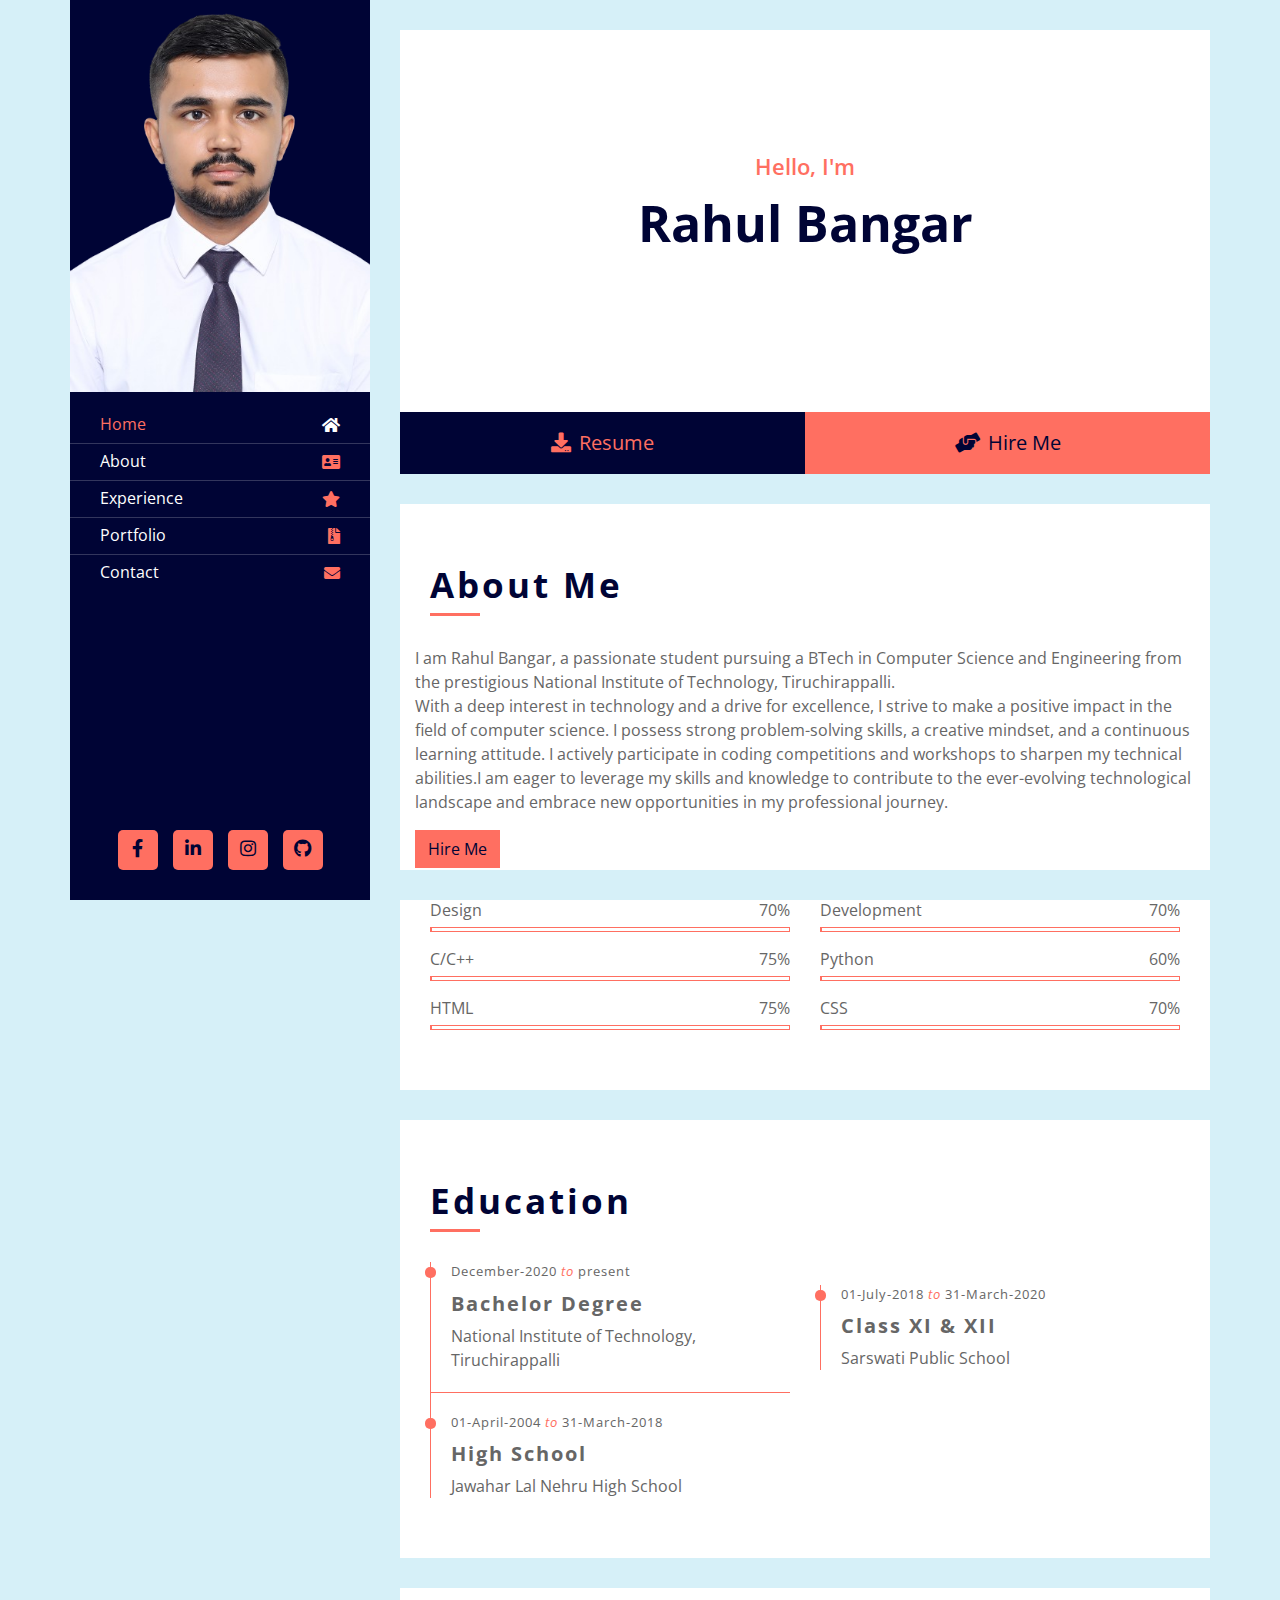
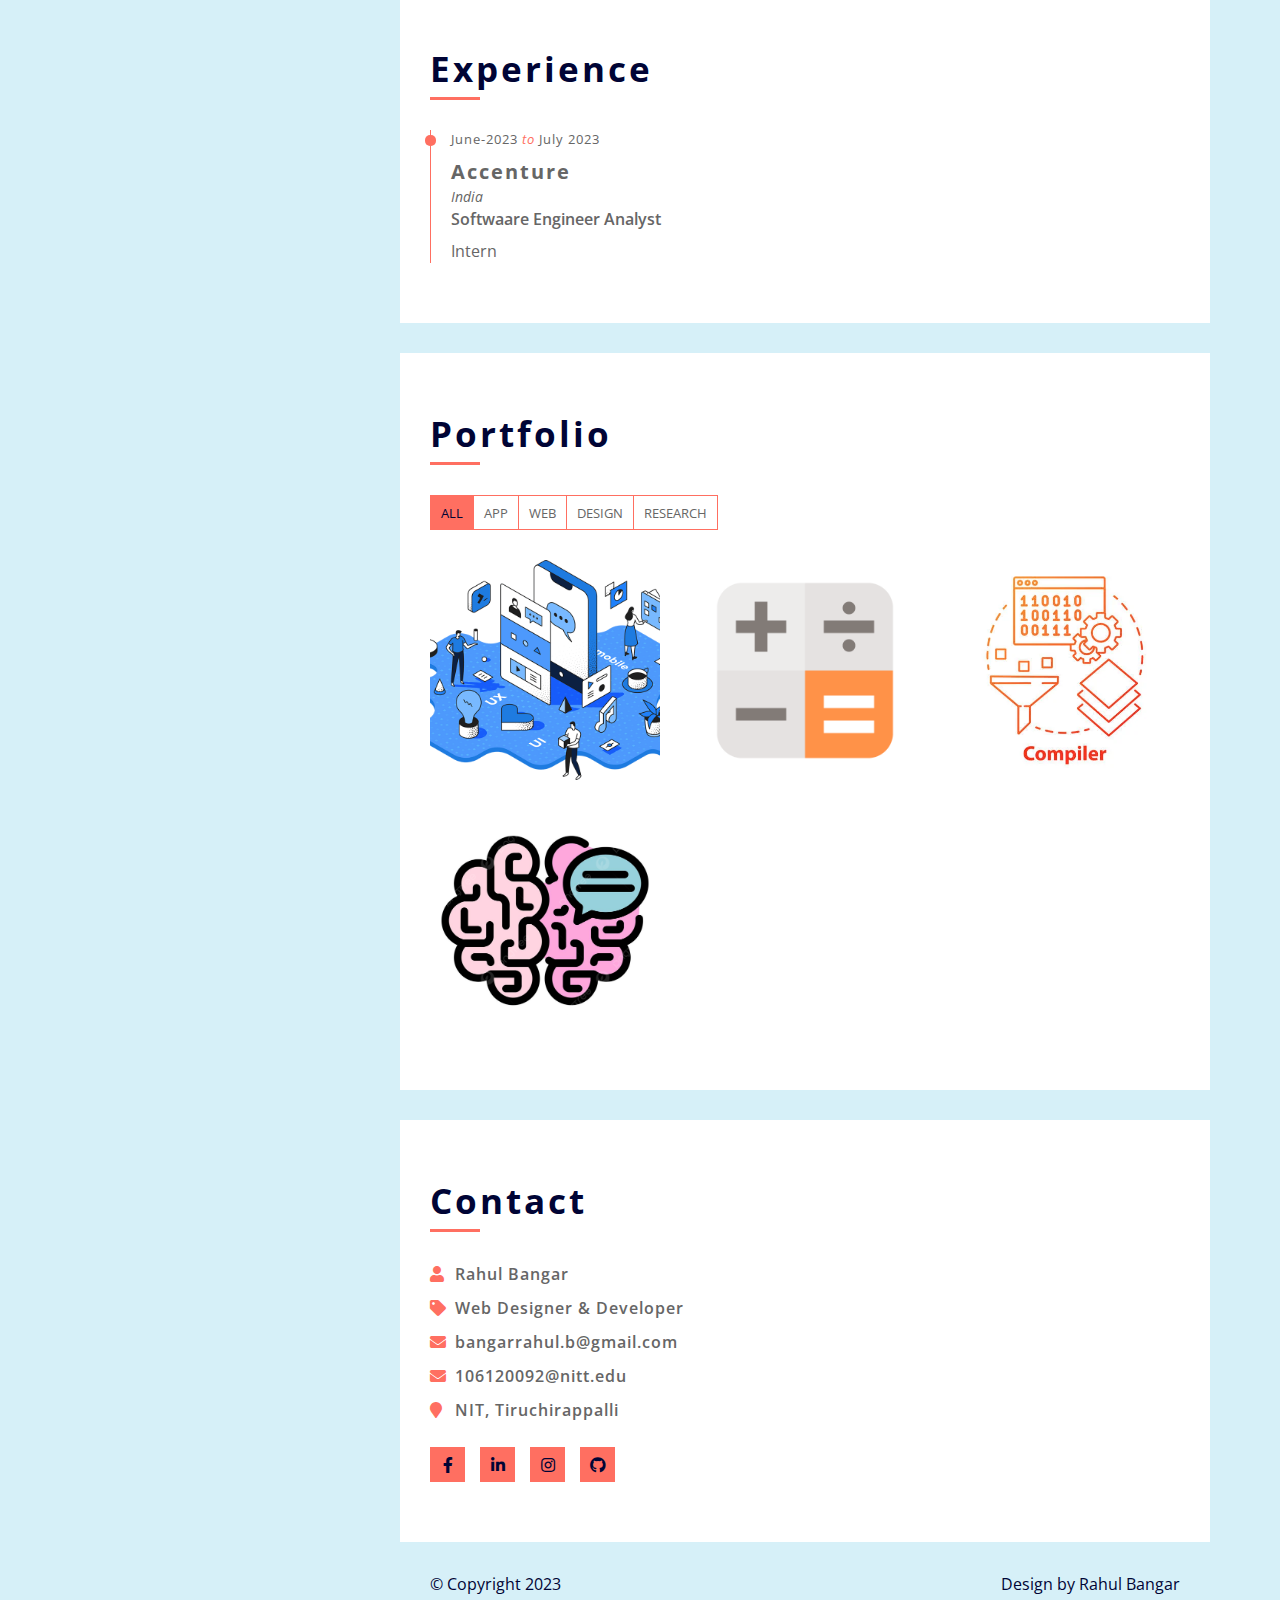
==== index.html @ 66033fa6 "testing" ====
<!DOCTYPE html>
<html lang="en">

<head>
    <meta charset="utf-8">
    <title>Rahul Bangar</title>
    <meta content="width=device-width, initial-scale=1.0" name="viewport">
    <meta name="google-site-verification" content="FhL82JRhySwa6zqSbnBl9DrTkFpDiJDnn9JBV_P1Hz4" />

    <!-- Favicon -->
    <link href="img/favicon.png" rel="icon">
    <link href="img/apple-touch-icon.png" rel="apple-touch-icon">

    <!-- Google Fonts -->
    <link href="https://fonts.googleapis.com/css2?family=Open+Sans:300;400;600;700;800&display=swap" rel="stylesheet">

    <!-- CSS Libraries -->
    <link href="https://stackpath.bootstrapcdn.com/bootstrap/4.4.1/css/bootstrap.min.css" rel="stylesheet">
    <link href="https://cdnjs.cloudflare.com/ajax/libs/font-awesome/5.10.0/css/all.min.css" rel="stylesheet">
    <link href="lib/slick/slick.css" rel="stylesheet">
    <link href="lib/slick/slick-theme.css" rel="stylesheet">
    <link href="lib/lightbox/css/lightbox.min.css" rel="stylesheet">

    <!-- Template Stylesheet -->
    <link href="css/style.css" rel="stylesheet">
</head>

<body data-spy="scroll" data-target=".navbar" data-offset="51">
    <div class="wrapper">
        <div class="sidebar">
            <div class="sidebar-header">
                <img src="img/profile.png" alt="Image">
            </div>
            <div class="sidebar-content">
                <nav class="navbar navbar-expand-md bg-dark navbar-dark">
                    <a href="#" class="navbar-brand">Rahul Bangar</a>
                    <button type="button" class="navbar-toggler" data-toggle="collapse" data-target="#navbarCollapse">
                        <span class="navbar-toggler-icon"></span>
                    </button>
                    <div class="collapse navbar-collapse" id="navbarCollapse">
                        <ul class="nav navbar-nav">
                            <li class="nav-item">
                                <a class="nav-link" href="#header">Home<i class="fa fa-home"></i></a>
                            </li>
                            <li class="nav-item">
                                <a class="nav-link" href="#about">About<i class="fa fa-address-card"></i></a>
                            </li>
                            <li class="nav-item">
                                <a class="nav-link" href="#experience">Experience<i class="fa fa-star"></i></a>
                            </li>
                            <!-- <li class="nav-item">
                                <a class="nav-link" href="#service">Service<i class="fa fa-tasks"></i></a>
                            </li> -->
                            <li class="nav-item">
                                <a class="nav-link" href="#portfolio">Portfolio<i class="fa fa-file-archive"></i></a>
                            </li>
                            <li class="nav-item">
                                <a class="nav-link" href="#contact">Contact<i class="fa fa-envelope"></i></a>
                            </li>
                        </ul>
                    </div>
                </nav>
            </div>
            <div class="sidebar-footer">

                <a href="https://www.facebook.com/irahulbangar7/" target="_blank"><i class="fab fa-facebook-f"></i></a>
                <a href="https://www.linkedin.com/in/irahulbangar7/" target="_blank"><i
                        class="fab fa-linkedin-in"></i></a>
                <a href="https://www.instagram.com/irahulbangar7/" target="_blank"><i class="fab fa-instagram"></i></a>
                <a href="https://github.com/rahul-bangar" target="_blank"><i class="fab fa-github"></i></a>
            </div>
        </div>
        <div class="content">
            <!-- Header Start -->
            <div class="header" id="header">
                <div class="content-inner">
                    <p>Hello, I'm</p>
                    <h1>Rahul Bangar</h1>
                    <h2></h2>
                    <div class="typed-text">Web Designer, Web Developer, Front End Developer</div>
                </div>
            </div>
            <!-- Header End -->

            <!-- Large Button Start -->
            <div class="large-btn">
                <div class="content-inner">
                    <a class="btn" href="resume.pdf" download><i class="fa fa-download"></i>Resume</a>
                    <a class="btn" href="mailto:bangarrahul.b@gmail.com"><i class="fa fa-hands-helping"></i>Hire Me</a>
                </div>
            </div>
            <!-- Large Button End -->

            <!-- About Start -->
            <div class="about" id="about">
                <div class="content-inner">
                    <div class="content-header">
                        <h2>About Me</h2>
                    </div>
                    <div class="row align-items-center">
                        <div class="col-md-6 col-lg-5">
                            <!-- <img src="img/profile.png" alt="Image"> -->
                        </div>
                        <div class="align-items-center">
                            <p>
                                I am Rahul Bangar, a passionate student pursuing a BTech in Computer Science and
                                Engineering from the prestigious National Institute of Technology, Tiruchirappalli.<br> With
                                a deep interest in technology and a drive for excellence, I strive to make a positive
                                impact in the field of computer science. I possess strong problem-solving skills, a
                                creative mindset, and a continuous learning attitude. I actively participate in coding
                                competitions and workshops to sharpen my technical abilities.I
                                am eager to leverage my skills and knowledge to contribute to the ever-evolving
                                technological landscape and embrace new opportunities in my professional journey.
                            </p>
                            <a class="btn" href="#">Hire Me</a>
                        </div>
                    </div>
                    <div class="row">
                        <div class="col-md-6">
                            <div class="skills">
                                <div class="skill-name">
                                    <p>Design</p>
                                    <p>70%</p>
                                </div>
                                <div class="progress">
                                    <div class="progress-bar" role="progressbar" aria-valuenow="70" aria-valuemin="0"
                                        aria-valuemax="100"></div>
                                </div>
                                <div class="skill-name">
                                    <p>C/C++</p>
                                    <p>75%</p>
                                </div>
                                <div class="progress">
                                    <div class="progress-bar" role="progressbar" aria-valuenow="75" aria-valuemin="0"
                                        aria-valuemax="100"></div>
                                </div>
                                <div class="skill-name">
                                    <p>HTML</p>
                                    <p>75%</p>
                                </div>
                                <div class="progress">
                                    <div class="progress-bar" role="progressbar" aria-valuenow="75" aria-valuemin="0"
                                        aria-valuemax="100"></div>
                                </div>
                            </div>
                        </div>
                        <div class="col-md-6">
                            <div class="skills">
                                <div class="skill-name">
                                    <p>Development</p>
                                    <p>70%</p>
                                </div>
                                <div class="progress">
                                    <div class="progress-bar" role="progressbar" aria-valuenow="70" aria-valuemin="0"
                                        aria-valuemax="100"></div>
                                </div>
                                <div class="skill-name">
                                    <p>Python</p>
                                    <p>60%</p>
                                </div>
                                <div class="progress">
                                    <div class="progress-bar" role="progressbar" aria-valuenow="60" aria-valuemin="0"
                                        aria-valuemax="100"></div>
                                </div>
                                <div class="skill-name">
                                    <p>CSS</p>
                                    <p>70%</p>
                                </div>
                                <div class="progress">
                                    <div class="progress-bar" role="progressbar" aria-valuenow="70" aria-valuemin="0"
                                        aria-valuemax="100"></div>
                                </div>
                            </div>
                        </div>
                    </div>
                </div>
            </div>
            <!-- About End -->

            <!-- Education Start -->
            <div class="education" id="education">
                <div class="content-inner">
                    <div class="content-header">
                        <h2>Education</h2>
                    </div>
                    <div class="row align-items-center">
                        <div class="col-md-6">
                            <div class="edu-col">
                                <span>December-2020 <i>to</i> present</span>
                                <h3>Bachelor Degree</h3>
                                <p>National Institute of Technology, Tiruchirappalli</p>
                            </div>
                        </div>
                        <div class="col-md-6">
                            <div class="edu-col">
                                <span>01-July-2018 <i>to</i> 31-March-2020</span>
                                <h3>Class XI & XII</h3>
                                <p>Sarswati Public School</p>
                            </div>
                        </div>
                        <!-- <div class="col-md-6">
                                    <div class="edu-col">
                                        <span>01-Jan-2020 <i>to</i> 31-Dec-2050</span>
                                        <h3>Associate Degree</h3>
                                        <p>Lorem ipsum dolor sit amet elit suscipit orci. Donec molestie velit id libero.</p>
                                    </div>
                                </div> -->
                        <div class="col-md-6">
                            <div class="edu-col">
                                <span>01-April-2004 <i>to</i> 31-March-2018</span>
                                <h3>High School</h3>
                                <p>Jawahar Lal Nehru High School</p>
                            </div>
                        </div>
                    </div>
                </div>
            </div>
            <!-- Education Start -->

            <!-- Experience Start -->
            <div class="experience" id="experience">
                <div class="content-inner">
                    <div class="content-header">
                        <h2>Experience</h2>
                    </div>
                    <div class="row align-items-center">
                        <div class="col-md-6">
                            <div class="exp-col">
                                <span>June-2023 <i>to</i> July 2023</span>
                                <h3>Accenture</h3>
                                <h4>India</h4>
                                <h5>Softwaare Engineer Analyst</h5>
                                <p>Intern</p>
                            </div>
                        </div>

                    </div>
                </div>
            </div>
            <!-- Experience Start -->

            <!-- Service Start -->
            <!-- <div class="service" id="service">
                <div class="content-inner">
                    <div class="content-header">
                        <h2>Service</h2>
                    </div>
                    <div class="row align-items-center">
                        <div class="col-md-6">
                            <div class="srv-col">
                                <i class="fa fa-desktop"></i>
                                <h3>Web Design</h3>
                                <p>Lorem ipsum dolor sit amet elit suscipit orci. Donec molestie velit id libero.</p>
                            </div>
                        </div>
                        <div class="col-md-6">
                            <div class="srv-col">
                                <i class="fa fa-laptop"></i>
                                <h3>Web Development</h3> -->
            <!-- <p>Lorem ipsum dolor sit amet elit suscipit orci. Donec molestie velit id libero.</p> -->
            <!-- </div> -->
            <!-- </div>
                        <div class="col-md-6">
                            <div class="srv-col">
                                <i class="fa fa-search"></i>
                                <h3>App Development</h3> -->
            <!-- <p>Lorem ipsum dolor sit amet elit suscipit orci. Donec molestie velit id libero.</p> -->
            <!-- </div>
                        </div> -->
            <!-- <div class="col-md-6">
                                    <div class="srv-col">
                                        <i class="fa fa-envelope-open-text"></i>
                                        <h3>Digital Marketing</h3>
                                        <p>Lorem ipsum dolor sit amet elit suscipit orci. Donec molestie velit id libero.</p>
                                    </div>
                                </div> -->
            <!-- </div>
                </div>
            </div> -->
            <!-- Service Start -->

            <!-- Portfolio Start -->
            <div class="portfolio" id="portfolio">
                <div class="content-inner">
                    <div class="content-header">
                        <h2>Portfolio</h2>
                    </div>
                    <div class="row">
                        <div class="col-lg-12">
                            <ul id="portfolio-flters">
                                <li data-filter="*" class="filter-active">All</li>
                                <li data-filter=".app-dev">App</li>
                                <li data-filter=".web-dev">Web</li>
                                <li data-filter=".des">Design</li>
                                <li data-filter=".res">Research</li>
                            </ul>
                        </div>
                    </div>
                    <div class="row portfolio-container">
                        <div class="col-lg-4 col-md-6 portfolio-item app-dev">
                            <div class="portfolio-wrap">
                                <figure>
                                    <img src="img/portfolio-1.jpg" class="img-fluid" alt="">
                                    <a href="img/portfolio-1.jpg" data-lightbox="portfolio"
                                        data-title="Lorentz and Spi Factor" class="link-preview" title="Preview"><i
                                            class="fa fa-eye"></i></a>
                                    <a href="https://github.com/rahul-bangar/calculator.git" target="_blank"
                                        class="link-details" title="More Details"><i class="fa fa-link"></i></a>
                                    <a class="portfolio-title" href="#">Lorentz and Spi Factor Calculator <span>App
                                            Development</span></a>
                                </figure>
                            </div>
                        </div>

                        <div class="col-lg-4 col-md-6 portfolio-item web-dev">
                            <div class="portfolio-wrap">
                                <figure>
                                    <img src="img/portfolio-2.jpg" class="img-fluid" alt="">
                                    <a href="img/portfolio-2.jpg" data-lightbox="portfolio"
                                    data-title="Arithmetic Calculator" class="link-preview" title="Preview"><i
                                        class="fa fa-eye"></i></a>
                                    <a href="https://rahul-bangar.github.io/calc/" target="_blank" class="link-details"
                                        title="More Details"><i class="fa fa-link"></i></a>
                                    <a class="portfolio-title" href="#">Arithmetic Calculator <span>Web
                                            Development</span></a>
                                </figure>
                            </div>
                        </div>

                        <div class="col-lg-4 col-md-6 portfolio-item des">
                            <div class="portfolio-wrap">
                                <figure>
                                    <img src="img/portfolio-3.jpg" class="img-fluid" alt="">
                                    <a href="img/portfolio-3.jpg" class="link-preview" data-lightbox="portfolio"
                                        data-title="Project Name" title="Preview"><i class="fa fa-eye"></i></a>
                                    <a href="https://github.com/rahul-bangar/Compiler-Project.git" target="_blank"
                                        class="link-details" title="More Details"><i class="fa fa-link"></i></a>
                                    <a class="portfolio-title" href="#">Mini C Compiler <span>Compiler Design</span></a>
                                </figure>
                            </div>
                        </div>

                        <div class="col-lg-4 col-md-6 portfolio-item res">
                            <div class="portfolio-wrap">
                                <figure>
                                    <img src="img/portfolio-4.jpg" class="img-fluid" alt="">
                                    <a href="Rahul Bangar.pdf" target="_blank" class="link-preview" data-fancybox
                                        data-type="iframe" data-src="Rahul Bangar.pdf" data-title="Project Name"
                                        title="Preview">
                                        <i class="fa fa-eye"></i>
                                    </a>
                                    <a href="ACCESS23_paper_9969.pdf" target="_blank" class="link-details"
                                        title="More Details"><i class="fa fa-link"></i></a>
                                    <a class="portfolio-title" href="#">mpQUAD <span>Research</span></a>
                                </figure>
                            </div>
                        </div>

                    </div>
                </div>
            </div>
            <!-- Portfolio Start -->

            <!-- Review Start -->
            <!-- <div class="review" id="review">
                    <div class="content-inner">
                        <div class="content-header">
                            <h2>Review</h2>
                        </div>
                        <div class="row align-items-center review-slider">
                            <div class="col-md-12">
                                <div class="review-slider-item">
                                    <div class="review-text">
                                        <p>
                                            Lorem ipsum dolor sit amet, consectetur adipiscing elit. Sed eu suscipit orci. Donec molestie velit id libero blandit, quis suscipit urna suscipit. Donec aliquet erat eu lacinia iaculis. Ut tempor tellus eu sem pharetra feugiat.
                                        </p>
                                    </div>
                                    <div class="review-img">
                                        <img src="img/review-1.jpg" alt="Image">
                                        <div class="review-name">
                                            <h3>Client Name</h3>
                                            <p>Profession</p>
                                        </div>
                                    </div>
                                </div>
                            </div>
                            <div class="col-md-12">
                                <div class="review-slider-item">
                                    <div class="review-text">
                                        <p>
                                            Lorem ipsum dolor sit amet, consectetur adipiscing elit. Sed eu suscipit orci. Donec molestie velit id libero blandit, quis suscipit urna suscipit. Donec aliquet erat eu lacinia iaculis. Ut tempor tellus eu sem pharetra feugiat.
                                        </p>
                                    </div>
                                    <div class="review-img">
                                        <img src="img/review-2.jpg" alt="Image">
                                        <div class="review-name">
                                            <h3>Client Name</h3>
                                            <p>Profession</p>
                                        </div>
                                    </div>
                                </div>
                            </div>
                            <div class="col-md-12">
                                <div class="review-slider-item">
                                    <div class="review-text">
                                        <p>
                                            Lorem ipsum dolor sit amet, consectetur adipiscing elit. Sed eu suscipit orci. Donec molestie velit id libero blandit, quis suscipit urna suscipit. Donec aliquet erat eu lacinia iaculis. Ut tempor tellus eu sem pharetra feugiat.
                                        </p>
                                    </div>
                                    <div class="review-img">
                                        <img src="img/review-3.jpg" alt="Image">
                                        <div class="review-name">
                                            <h3>Client Name</h3>
                                            <p>Profession</p>
                                        </div>
                                    </div>
                                </div>
                            </div>
                        </div>
                    </div>
                </div> -->
            <!-- Review End -->

            <!-- Contact Start -->
            <div class="contact" id="contact">
                <div class="content-inner">
                    <div class="content-header">
                        <h2>Contact</h2>
                    </div>
                    <div class="row align-items-center">
                        <div class="col-md-6">
                            <div class="contact-info">
                                <p><i class="fa fa-user"></i>Rahul Bangar</p>
                                <p><i class="fa fa-tag"></i>Web Designer & Developer</p>
                                <p><i class="fa fa-envelope"></i><a
                                        href="mailto:bangarrahul.b@gmail.com">bangarrahul.b@gmail.com</a></p>
                                <p><i class="fa fa-envelope"></i><a
                                        href="mailto:106120092@nitt.edu">106120092@nitt.edu</a></p>
                                <!-- <p><i class="fa fa-phone"></i><a href="tel:+1234567890">+91 9729648677</a></p> -->
                                <p><i class="fa fa-map-marker"></i><a class="location-link"
                                        href="https://www.google.com/maps?q=National Institute of Technology Tiruchirappalli"
                                        target="_blank">NIT, Tiruchirappalli</a> </p>
                                <div class="social">
                                    <!-- <a class="btn" href=""><i class="fab fa-twitter"></i></a> -->
                                    <a class="btn" href="https://www.facebook.com/irahulbangar7/" target="_blank"><i
                                            class="fab fa-facebook-f"></i></a>
                                    <a class="btn" href="https://www.linkedin.com/in/irahulbangar7/" target="_blank"><i
                                            class="fab fa-linkedin-in"></i></a>
                                    <a class="btn" href="https://www.instagram.com/irahulbangar7/" target="_blank"><i
                                            class="fab fa-instagram"></i></a>
                                    <a class="btn" href="https://github.com/rahul-bangar" target="_blank"><i
                                            class="fab fa-github"></i></a>
                                </div>
                            </div>
                        </div>
                        <!-- <div class="col-md-6">
                            <div class="form">
                                <form>
                                    <div class="form-row">
                                        <div class="form-group col-md-6">
                                            <input type="text" class="form-control" placeholder="Your Name" id="name"
                                                required />
                                        </div>
                                        <div class="form-group col-md-6">
                                            <input type="email" class="form-control" placeholder="Your Email" id="email"
                                                required />
                                        </div>
                                    </div>
                                    <div class="form-group">
                                        <input type="text" class="form-control" placeholder="Subject" id="subject"
                                            required />
                                    </div>
                                    <div class="form-group">
                                        <textarea class="form-control" rows="5" placeholder="Message" id="message"
                                            required></textarea>
                                    </div>
                                    <div class="form-group">
                                        <button class="btn btn-primary btn-block" type="button"
                                            onclick="sendEmail()">Send Message</button>
                                    </div>
                                </form>
                            </div>

                        </div> -->
                    </div>
                </div>
            </div>
            <!-- Contact End -->

            <!-- Footer Start -->
            <div class="footer">
                <div class="content-inner">
                    <div class="row align-items-center">
                        <div class="col-md-6">
                            <p>&copy; Copyright 2023</p>
                        </div>
                        <div class="col-md-6">
                            <p>Design by Rahul Bangar</a></p>
                        </div>
                    </div>
                </div>
            </div>
            <!-- Footer Start -->
        </div>
    </div>

    <!-- Back to Top -->
    <a href="#" class="back-to-top"><i class="fa fa-angle-double-up"></i></a>

    <!-- JavaScript Libraries -->
    <script src="https://code.jquery.com/jquery-3.4.1.min.js"></script>
    <script src="https://stackpath.bootstrapcdn.com/bootstrap/4.4.1/js/bootstrap.bundle.min.js"></script>
    <script src="lib/easing/easing.min.js"></script>
    <script src="lib/slick/slick.min.js"></script>
    <script src="lib/typed/typed.min.js"></script>
    <script src="lib/waypoints/waypoints.min.js"></script>
    <script src="lib/isotope/isotope.pkgd.min.js"></script>
    <script src="lib/lightbox/js/lightbox.min.js"></script>

    <!-- Template Javascript -->
    <!-- <script src="js/main.js"></script>
    <script src="https://cdn.emailjs.com/dist/email.min.js"></script>
    <script>
        (function () {
            emailjs.init("Dd4OpVICouuf7Rz2C");
        })();
        function sendEmail() {
            var name = document.getElementById("name").value;
            var email = document.getElementById("email").value;
            var subject = document.getElementById("subject").value;
            var message = document.getElementById("message").value;

            // Check if any field is empty
            if (name === "") {
                alert("Please fill name.");
                return; // Stop execution of the function
            }
            if (email === "") {
                alert("Please fill email.");
                return; // Stop execution of the function
            }
            if (subject === "") {
                alert("Please fill subject.");
                return; // Stop execution of the function
            }
            if (message === "") {
                alert("Please fill in message.");
                return; // Stop execution of the function
            }

            var templateParams = {
                name: name,
                email: email,
                subject: subject,
                message: message
            };

            emailjs.send("service_87g20z5", "template_5pfhil6", templateParams)
                .then(function (response) {
                    console.log("Message sent successfully!", response.status, response.text);
                    location.reload();
                    alert("Message sent successfully!");
                    document.getElementById("myForm").reset(); // Reset the form after sending
                }, function (error) {
                    console.error("Error sending Message:", error);
                    alert("An error occurred while sending the message. Please try again later.");
                });
        }

    </script> -->
</body>

</html>
---- css/style.css ----
/**********************************/
/********** General CSS ***********/
/**********************************/
body {
    color: #666666;
    background: rgb(214, 240, 248);
    font-family: 'Open Sans', sans-serif;
}

a {
    color: #000435;
    transition: all .3s;
}

a:hover,
a:active,
a:focus {
    color: #FF6F61;
    outline: none;
    text-decoration: none;
}

.btn:focus {
    box-shadow: none;
}


/**********************************/
/****** Layout with Sidebar *******/
/**********************************/
.wrapper {
    position: relative;
    margin: 0 auto;
    width: 100%;
    max-width: 1140px;
}

.wrapper .sidebar {
    position: relative;
    width: 100%;
    float: left;
    background: #000435;
}

.wrapper .content {
    position: relative;
    width: 100%;
    padding: 15px;
    float: left;
    background: rgb(214, 240, 248);
}

.wrapper .sidebar-header,
.wrapper .sidebar-footer {
    display: none;
}

.navbar {
    padding: 15px;
    background: #000435 !important;
}

.navbar-expand-md .navbar-nav .nav-item {
    width: 100%;
    border-top: 1px solid rgba(255, 255, 255, .2);
}

.navbar-expand-md .navbar-nav .nav-item:first-child{
    border-top: none;
}

.navbar-expand-md .navbar-nav .nav-link {
    color: #ffffff;
    padding: 5px 15px 7px 15px;
    transition: all .3s;
}

.navbar-expand-md .navbar-nav .nav-link i {
    color: #FF6F61;
    float: right;
    padding-top: 5px;
    transition: all .3s;
}

.navbar-expand-md .navbar-nav .nav-link:hover,
.navbar-expand-md .navbar-nav .nav-link.active {
    color: #FF6F61;
}

.navbar-expand-md .navbar-nav .nav-link:hover i,
.navbar-expand-md .navbar-nav .nav-link.active i{
    color: #ffffff;
}


.wrapper .sidebar,
.wrapper .content {
    -webkit-transition: margin 200ms ease-out;
    -moz-transition: margin 200ms ease-out;
    -o-transition: margin 200ms ease-out;
    transition: margin 200ms ease-out;
}

@media (min-width: 768px) {
    .wrapper .content {
        padding: 30px 0px 30px 30px;
    }
    
    .wrapper .content::before,
    .wrapper .content::after {
        position: fixed;
        content: "";
        width: 100%;
        height: 30px;
        background: rgb(214, 240, 248);
        z-index: 1;
    }
    
    .wrapper .content::before {
        top: 0;
    }
    
    .wrapper .content::after {
        bottom: 0;
    }
    
    .wrapper .sidebar {
        position: fixed;
        width: 300px;
        height: 100%;
        margin-left: -250px;
        float: left;
        overflow: auto;
        scrollbar-width: thin;
        scrollbar-color: gray;
        z-index: 2;
    }

    .wrapper .sidebar:hover {
        margin-left: 0px;
    }
    
    .wrapper .content {
        position: relative;
        width: calc(100% - 50px);
        margin-left: 50px;
        float: right;
    }
    
    .wrapper .sidebar:hover  .sidebar-header {
        position: relative;
        display: block;
        width: 100%;
    }

    .wrapper .sidebar .sidebar-header img {
        width: 100%;
        height: auto;
    }
    
    .navbar-brand {
        display: none;
    }
    
    .navbar {
        padding: 15px 0;
        flex-direction: column;
    }
    
    .wrapper .sidebar:hover .navbar-expand-md .navbar-nav .nav-link {
        padding: 5px 30px 7px 30px;
    }
    
    .wrapper .sidebar::-webkit-scrollbar {
        width: 7px;
    }

    .wrapper .sidebar::-webkit-scrollbar-track {
        -webkit-box-shadow: inset 0 0 6px rgba(0,0,0,0.1);
    }

    .wrapper .sidebar::-webkit-scrollbar-thumb {
        background-color: darkgrey;
        outline: 1px solid slategrey;
        border-radius: 7px
    }
    
    .navbar-brand {
        display: none;
    }
    
    .sidebar .sidebar-footer {
        width: 300px;
        position: fixed;
        bottom: 0;
        padding: 15px;
        font-size: 0;
        text-align: center;
        background: #000435;
    }
    
    .sidebar .sidebar-footer a {
        display: inline-block;
        width: 40px;
        height: 40px;
        padding: 5px 0;
        margin: 0 15px 15px 0;
        text-align: center;
        font-size: 18px;
        color: #000435;
        background: #FF6F61;
        border-radius: 5px;
    }
    
    .sidebar .sidebar-footer a:last-child {
        margin-right: 0;
    }
    
    .sidebar .sidebar-footer a:hover {
        color: #FF6F61;
        background: #ffffff;
    }
    
    .sidebar:hover .sidebar-footer {
        display: block;
    }
}

@media (min-width: 992px) {
    .wrapper .sidebar {
        margin: 0;
    }

    .wrapper .content {
        width: calc(100% - 300px);
        margin-left: 300px;
    }

    .sidebar .sidebar-header {
        position: relative;
        display: block;
        width: 100%;
    }
    
    .navbar-expand-md .navbar-nav .nav-link {
        padding: 5px 30px 7px 30px;
    }
    
    .sidebar .sidebar-footer {
        display: block;
    }
}

@media (max-width: 1140px) {
    .wrapper .content {
        padding: 30px;
    }
}

@media (max-width: 576px) {
    .wrapper .content {
        padding: 15px;
    }
}


/**********************************/
/******** Back to Top CSS *********/
/**********************************/
.back-to-top {
    position: fixed;
    display: none;
    width: 30px;
    height: 30px;
    text-align: center;
    line-height: 1;
    font-size: 30px;
    right: 30px;
    bottom: 30px;
    transition: background 0.5s;
    z-index: 11;
}

.back-to-top i {
    color: #000435;
}

.back-to-top i:hover {
    color: #FF6F61;
}

.back-to-top {
    -webkit-animation: action 1s infinite  alternate;
    animation: action 1s infinite  alternate;
}

@-webkit-keyframes action {
    0% { transform: translateY(0); }
    100% { transform: translateY(-15px); }
}

@keyframes action {
    0% { transform: translateY(0); }
    100% { transform: translateY(-15px); }
}


/**********************************/
/*********** Header CSS ***********/
/**********************************/
.header {
    position: relative;
    background: #ffffff;
}

.header .content-inner {
    padding: 120px 30px;
    text-align: center;
    /* background: url(../img/profile.png) top no-repeat; */
    /* background-size: contain; */
}

.header p {
    color: #FF6F61;
    font-size: 22px;
    font-weight: 600;
    margin-bottom: 10px;
}

.header h1 {
    color: #000435;
    font-size: 50px;
    font-weight: 700;
}

.header h2 {
    display: inline-block;
    margin: 0;
    height: 25px;
    font-size: 25px;
}

.header .typed-text {
    display: none;
}

.header .typed-cursor {
    font-size: 25px;
    font-weight: 300;
    color: #000435;
}

.large-btn .content-inner {
    font-size: 0;
    border-bottom: 30px solid rgb(214, 240, 248);
}

.large-btn .btn {
    position: relative;
    width: 50%;
    padding: 15px 0;
    color: #FF6F61;
    font-size: 20px;
    background: #000435;
    border-radius: 0;
}

.large-btn .btn:last-child {
    color: #000435;
    background: #FF6F61;
}

.large-btn .btn i {
    margin-right: 8px;
}

.large-btn .btn::after {
    position: absolute;
    content: "";
    width: 0;
    height: 100%;
    top: 0;
    left: 0;
    transition: all .3s;
}

.large-btn .btn:hover::after {
    width: 100%;
    background: rgba(255, 255, 255, .1);
}


/**********************************/
/******* Content Header CSS *******/
/**********************************/
.content-header {
    position: relative;
    width: 100%;
    margin-bottom: 30px;
    padding-bottom: 10px;
}

.content-header h2 {
    color: #000435;
    font-size: 35px;
    font-weight: 700;
    letter-spacing: 3px;
    margin: 0;
}

.content-header::after {
    content: '';
    position: absolute;
    display: block;
    width: 50px;
    height: 3px;
    bottom: 0;
    left: 0;
    background: #FF6F61;
}


/**********************************/
/*********** About CSS ************/
/**********************************/
.about {
    position: relative;
    padding: 60px 30px;
    background: #ffffff;
    border-bottom: 30px solid rgb(214, 240, 248);
}


.about img {
    width: 100%;
    height: auto;
}

@media(max-width: 767.98px) {
    .about img {
        margin-bottom: 15px;
    }
}

.about .btn {
    border-radius: 0;
    color: #000435;
    background: #FF6F61;
    transition: all .3s;
}

.about .btn:hover {
    color: #FF6F61;
    background: #000435;
}

.about .skills {
    padding-top: 15px;
}

.about .skill-name {
    margin-top: 15px;
}

.about .skill-name p {
    display: inline-block;
    margin-bottom: 5px;
    font-size: 16px;
    font-weight: 400;
}

.about .skill-name p:last-child {
    float: right;
}

.about .progress {
    height: 5px;
    border: 1px solid #FF6F61;
    border-radius: 0;
    background: #ffffff;
}

.about .progress .progress-bar {
    width: 1px;
    background: #FF6F61;
    border-radius: 0;
    transition: 1s;
}


/**********************************/
/********* Education CSS **********/
/**********************************/
.education {
    position: relative;
    padding: 60px 30px;
    background: #ffffff;
    border-bottom: 30px solid rgb(214, 240, 248);
}

.education .edu-col {
    position: relative;
    width: 100%;
    padding: 20px 0 20px 20px;
    border-left: 1px solid #FF6F61;
    border-bottom: 1px solid #FF6F61;
}

.education .col-md-6:first-child .edu-col {
    padding-top: 0;
}

.education .col-md-6:last-child .edu-col {
    border-bottom: none;
    padding-bottom: 0;
}

@media (min-width: 768px) {
    .education .col-md-6:nth-child(-n+2) .edu-col {
        padding-top: 0;
    }

    .education .col-md-6:last-child .edu-col,
    .education .col-md-6:nth-last-child(2) .edu-col {
        border-bottom: none;
        padding-bottom: 0;
    }
}

.education .edu-col span {
    position: relative;
    display: block;
    font-size: 13px;
    letter-spacing: 1px;
    margin-bottom: 10px;
}

.education .edu-col span::before {
    position: absolute;
    content: "";
    width: 11px;
    height: 11px;
    background: #FF6F61;
    top: 5px;
    left: -26px;
    border-radius: 5px;
}

.education .edu-col span i {
    color: #FF6F61;
}

.education .edu-col h3 {
    font-size: 20px;
    font-weight: 700;
    letter-spacing: 2px;
}

.education .edu-col p {
    margin: 0;
}


/**********************************/
/********* Experience CSS *********/
/**********************************/
.experience {
    position: relative;
    padding: 60px 30px;
    background: #ffffff;
    border-bottom: 30px solid rgb(214, 240, 248);
}

.experience .exp-col {
    position: relative;
    width: 100%;
    padding: 20px 0 20px 20px;
    border-left: 1px solid #FF6F61;
    border-bottom: 1px solid #FF6F61;
}

.experience .col-md-6:first-child .exp-col {
    padding-top: 0;
}

.experience .col-md-6:last-child .exp-col {
    border-bottom: none;
    padding-bottom: 0;
}

@media (min-width: 768px) {
    .experience .col-md-6:nth-child(-n+2) .exp-col {
        padding-top: 0;
    }

    .experience .col-md-6:last-child .exp-col,
    .experience .col-md-6:nth-last-child(2) .exp-col {
        border-bottom: none;
        padding-bottom: 0;
    }
}

.experience .exp-col span {
    position: relative;
    display: block;
    font-size: 13px;
    letter-spacing: 1px;
    margin-bottom: 10px;
}

.experience .exp-col span::before {
    position: absolute;
    content: "";
    width: 11px;
    height: 11px;
    background: #FF6F61;
    top: 5px;
    left: -26px;
    border-radius: 5px;
}

.experience .exp-col span i {
    color: #FF6F61;
}

.experience .exp-col h3 {
    font-size: 20px;
    font-weight: 700;
    letter-spacing: 2px;
    margin-bottom: 5px;
}

.experience .exp-col h4 {
    font-size: 14px;
    font-weight: 400;
    font-style: italic;
    margin-bottom: 5px;
}

.experience .exp-col h5 {
    font-size: 16px;
    font-weight: 600;
    margin-bottom: 10px;
}

.experience .exp-col p {
    margin: 0;
}


/**********************************/
/*********** Service CSS **********/
/**********************************/
.service {
    position: relative;
    padding: 60px 30px 30px 30px;
    background: #ffffff;
    border-bottom: 30px solid rgb(214, 240, 248);
}

.service .srv-col {
    position: relative;
    width: 100%;
    margin-bottom: 30px;
}

.service .srv-col i {
    font-size: 30px;
    color: #FF6F61;
    margin-bottom: 15px;
}

.service .srv-col h3 {
    font-size: 20px;
    font-weight: 700;
    letter-spacing: 2px;
    margin-bottom: 5px;
}

.experience .exp-col h4 {
    font-size: 14px;
    font-weight: 400;
    font-style: italic;
    margin-bottom: 5px;
}

.experience .exp-col h5 {
    font-size: 16px;
    font-weight: 600;
    margin-bottom: 10px;
}

.experience .exp-col p {
    margin: 0;
}


/**********************************/
/********** Portfolio CSS *********/
/**********************************/
.portfolio {
    position: relative;
    padding: 60px 30px 30px 30px;
    background: #ffffff;
    border-bottom: 30px solid rgb(214, 240, 248);
}

.portfolio #portfolio-flters {
    padding: 0;
    margin: -15px 0 30px 0;
    list-style: none;
    font-size: 0;
}

.portfolio #portfolio-flters li {
    cursor: pointer;
    margin: 15px -1px 0 0;
    display: inline-block;
    height: 35px;
    padding: 10px;
    color: #666666;
    font-size: 13px;
    line-height: 15px;
    text-transform: uppercase;
    border: 1px solid #FF6F61;
    background: #ffffff;
    transition: all 0.3s ease-in-out;
}

.portfolio #portfolio-flters li:hover,
.portfolio #portfolio-flters li.filter-active {
    background: #FF6F61;
    color: #000435;
}

.portfolio .portfolio-item {
    position: relative;
    height: 250px;
    overflow: hidden;
}

.portfolio .portfolio-item figure {
    background: #ffffff;
    overflow: hidden;
    height: 220px;
    position: relative;
    border-radius: 0;
    margin: 0; 
}

.portfolio .portfolio-item figure img {
    width: 100%; 
    height: 100%; 
    object-fit: cover; 
}

.portfolio .portfolio-item figure:hover img {
    opacity: 0.3;
    transition: 0.3s;
}

.portfolio .portfolio-item figure .link-preview,
.portfolio .portfolio-item figure .link-details,
.portfolio .portfolio-item figure .portfolio-title {
    position: absolute;
    display: inline-block;
    opacity: 0;
    line-height: 1;
    text-align: center;
    width: 45px;
    height: 35px;
    background: #FF6F61;
    transition: 0.2s linear;
}

.portfolio .portfolio-item figure .link-preview i,
.portfolio .portfolio-item figure .link-details i {
    color: #000435;
    padding-top: 10px;
    font-size: 16px;
}

.portfolio .portfolio-item figure .link-preview:hover,
.portfolio .portfolio-item figure .link-details:hover {
    background: #000435;
}

.portfolio .portfolio-item figure .link-preview:hover i,
.portfolio .portfolio-item figure .link-details:hover i {
    color: #FF6F61;
}

.portfolio .portfolio-item figure .link-preview {
    left: 50%;
    top: calc(25% - 18px);
}

.portfolio .portfolio-item figure .link-details {
    right: 50%;
    top: calc(25% - 18px);
}

.portfolio .portfolio-item figure .portfolio-title {
    margin: 0;
    width: 100%;
    height: 50%;
    left: 0;
    right: 0;
    top: 100%;
    padding: 30px 10px;
    color: #000435;
    font-size: 16px;
    font-weight: 600;
    background: rgba(255, 111, 97, .5);
    border-radius: 0;
}

.portfolio .portfolio-item figure .portfolio-title:hover {
    text-decoration: none;
}

.portfolio .portfolio-item figure .portfolio-title span {
    display: block;
    margin-top: 10px;
    font-family: 'Open Sans', sans-serif;
    font-size: 13px;
    font-weight: 300;
}

.portfolio .portfolio-item figure:hover .link-preview {
    opacity: 1;
    left: calc(50% - 61px);
}

.portfolio .portfolio-item figure:hover .link-details {
    opacity: 1;
    right: calc(50% - 61px);
}

.portfolio .portfolio-item figure:hover .portfolio-title {
    opacity: 1;
    top: 50%;
}


/**********************************/
/*********** Review CSS ***********/
/**********************************/
.review {
    position: relative;
    background: #ffffff;
    border-bottom: 30px solid rgb(214, 240, 248);
}

.review .content-inner {
    position: relative;
    padding: 60px 30px;
    background: url(../img/quote.png) right bottom no-repeat;
}

.review .review-text p {
    font-size: 18px;
    font-style: italic;
}

.review .review-img {
    display: flex;
    align-items: center;
}

.review .review-img img {
    width: 80px; 
    height: 80px; 
    object-fit: cover;
    margin-right: 15px;
}

.review .review-name h3 {
    font-size: 18px;
    font-weight: 700;
    letter-spacing: 2px;
    margin-bottom: 5px;
}

.review .review-name p {
    font-size: 14px;
    margin-bottom: 0;
}

.review .review-text .ratting {
    margin-bottom: 5px;
}

.review .review-text .ratting i {
    color: #FF6F61;
    font-size: 14px;
}

.review .slick-slider:hover .slick-prev {
    left: 30px;
}

.review .slick-slider:hover .slick-next {
    right: 30px;
}

.review-slider .slick-prev,
.review-slider .slick-next {
    width: 35px;
    height: 35px;
    z-index: 1;
    opacity: 0;
    transition: .5s;
    background: rgba(255, 111, 97, .7);
}

.review-slider .slick-prev {
    left: 55px;
}

.review-slider .slick-next {
    right: 55px;
}

.review-slider.slick-slider:hover .slick-prev {
    left: 15px;
    opacity: 1;
}

.review-slider.slick-slider:hover .slick-next {
    right: 15px;
    opacity: 1;
}

.review-slider .slick-prev:hover,
.review-slider .slick-prev:focus,
.review-slider .slick-next:hover,
.review-slider .slick-next:focus {
    background: rgba(0, 0, 0, .7);
}

.review-slider .slick-prev:hover::before,
.review-slider .slick-prev:focus::before,
.review-slider .slick-next:hover::before,
.review-slider .slick-next:focus::before {
    color: #FF6F61;
}

.review-slider .slick-prev::before,
.review-slider .slick-next::before {
    font-family: "Font Awesome 5 Free";
    font-weight: 900;
    font-size: 18px;
    color: #ffffff;
}

.review-slider .slick-prev::before {
    content: "\f104";
}

.review-slider .slick-next::before {
    content: "\f105";
}

.review-slider .slick-dots {
    bottom: 15px;
}

.review-slider .slick-dots li button:before {
    color: #ffffff;
    font-size: 15px;
}

.review-slider .slick-dots li.slick-active button:before {
    color: #FF6F61;
}

.review-slider.slick-slider {
    margin-bottom: 0;
}


/**********************************/
/*********** Contact CSS ***********/
/**********************************/
.contact {
    position: relative;
    padding: 60px 30px 30px 30px;
    background: #ffffff;
}

.contact .contact-info {
    position: relative;
    width: 100%;
    margin-bottom: 30px;
}

.contact .contact-info p {
    font-size: 16px;
    font-weight: 600;
    letter-spacing: 1px;
    margin-bottom: 10px;
}

.contact .contact-info p i {
    width: 25px;
    color: #FF6F61;
}

.contact .contact-info p a {
    color: #666666;
}

.contact .contact-info p a:hover {
    color: #FF6F61;
    text-decoration: none;
}

.contact .social {
    font-size: 0;
}

.contact .social a {
    width: 35px;
    height: 35px;
    padding: 5px 0;
    color: #000435;
    background: #FF6F61;
    border-radius: 0;
    margin-top: 15px;
    margin-right: 15px;
    transition: all .3s;
}

.contact .social a:last-child {
    margin-right: 0;
}

.contact .social a:hover {
    color: #FF6F61;
    background: #000435;
}

.contact .form {
    position: relative;
    width: 100%;
    margin-bottom: 30px;
}

.contact .form .form-control {
    border-radius: 0;
}

.contact .form .form-control:focus {
    box-shadow: none;
    border-color: #FF6F61;
}

.contact .form .btn {
    color: #000435;
    background: #FF6F61;
    border-radius: 0;
    transition: all .3s;
}

.contact .form .btn:hover {
    color: #FF6F61;
    background: #000435;
}


/**********************************/
/*********** Footer CSS ***********/
/**********************************/
.footer {
    position: relative;
    width: 100%;
    padding: 30px 30px 0 30px;
    background: rgb(214, 240, 248);
}

.footer .col-md-6:last-child {
    text-align: right;
}

@media(max-width: 767.98px) {
    .footer .col-md-6,
    .footer .col-md-6:last-child{
        text-align: center;
    }
}

.footer p {
    color: #000435;
    margin: 0;
}

.footer a {
    color: #FF6F61;
    font-weight: 600;
}

.footer a:hover {
    color: #000435;
}
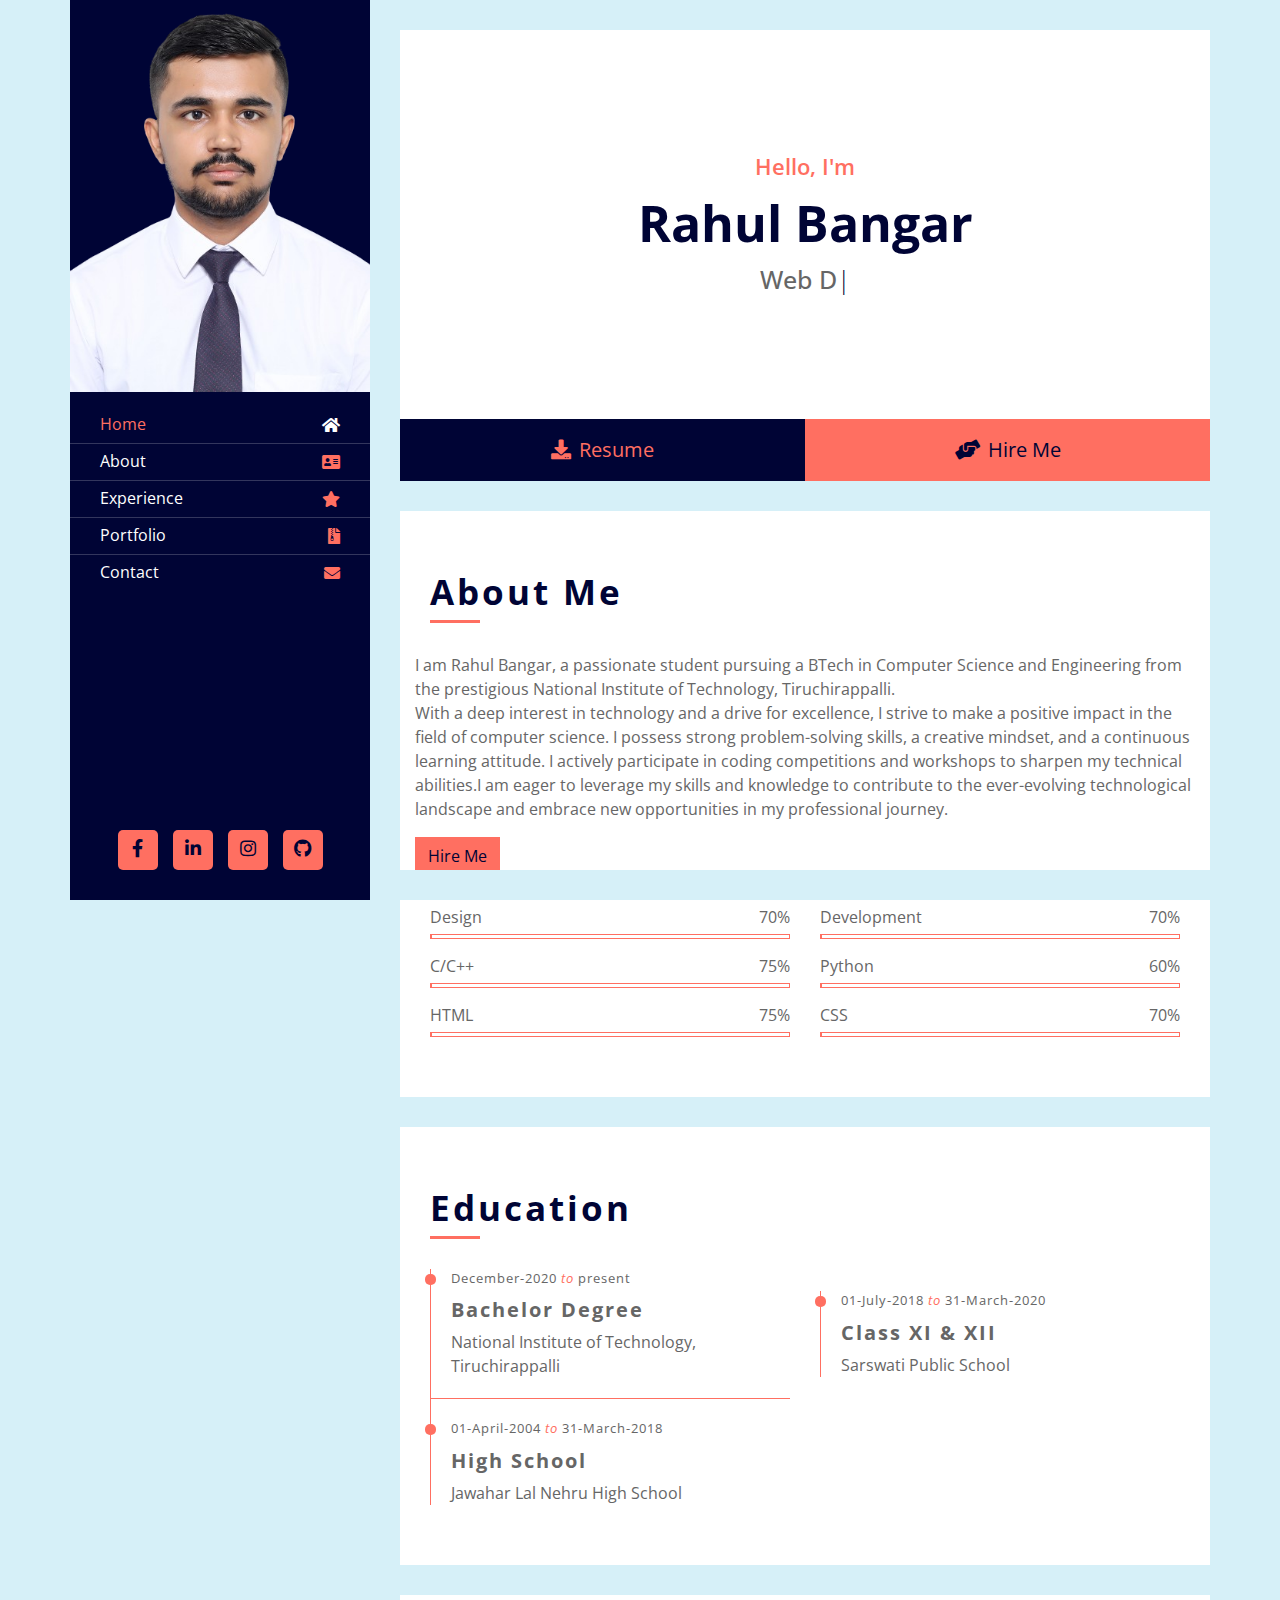
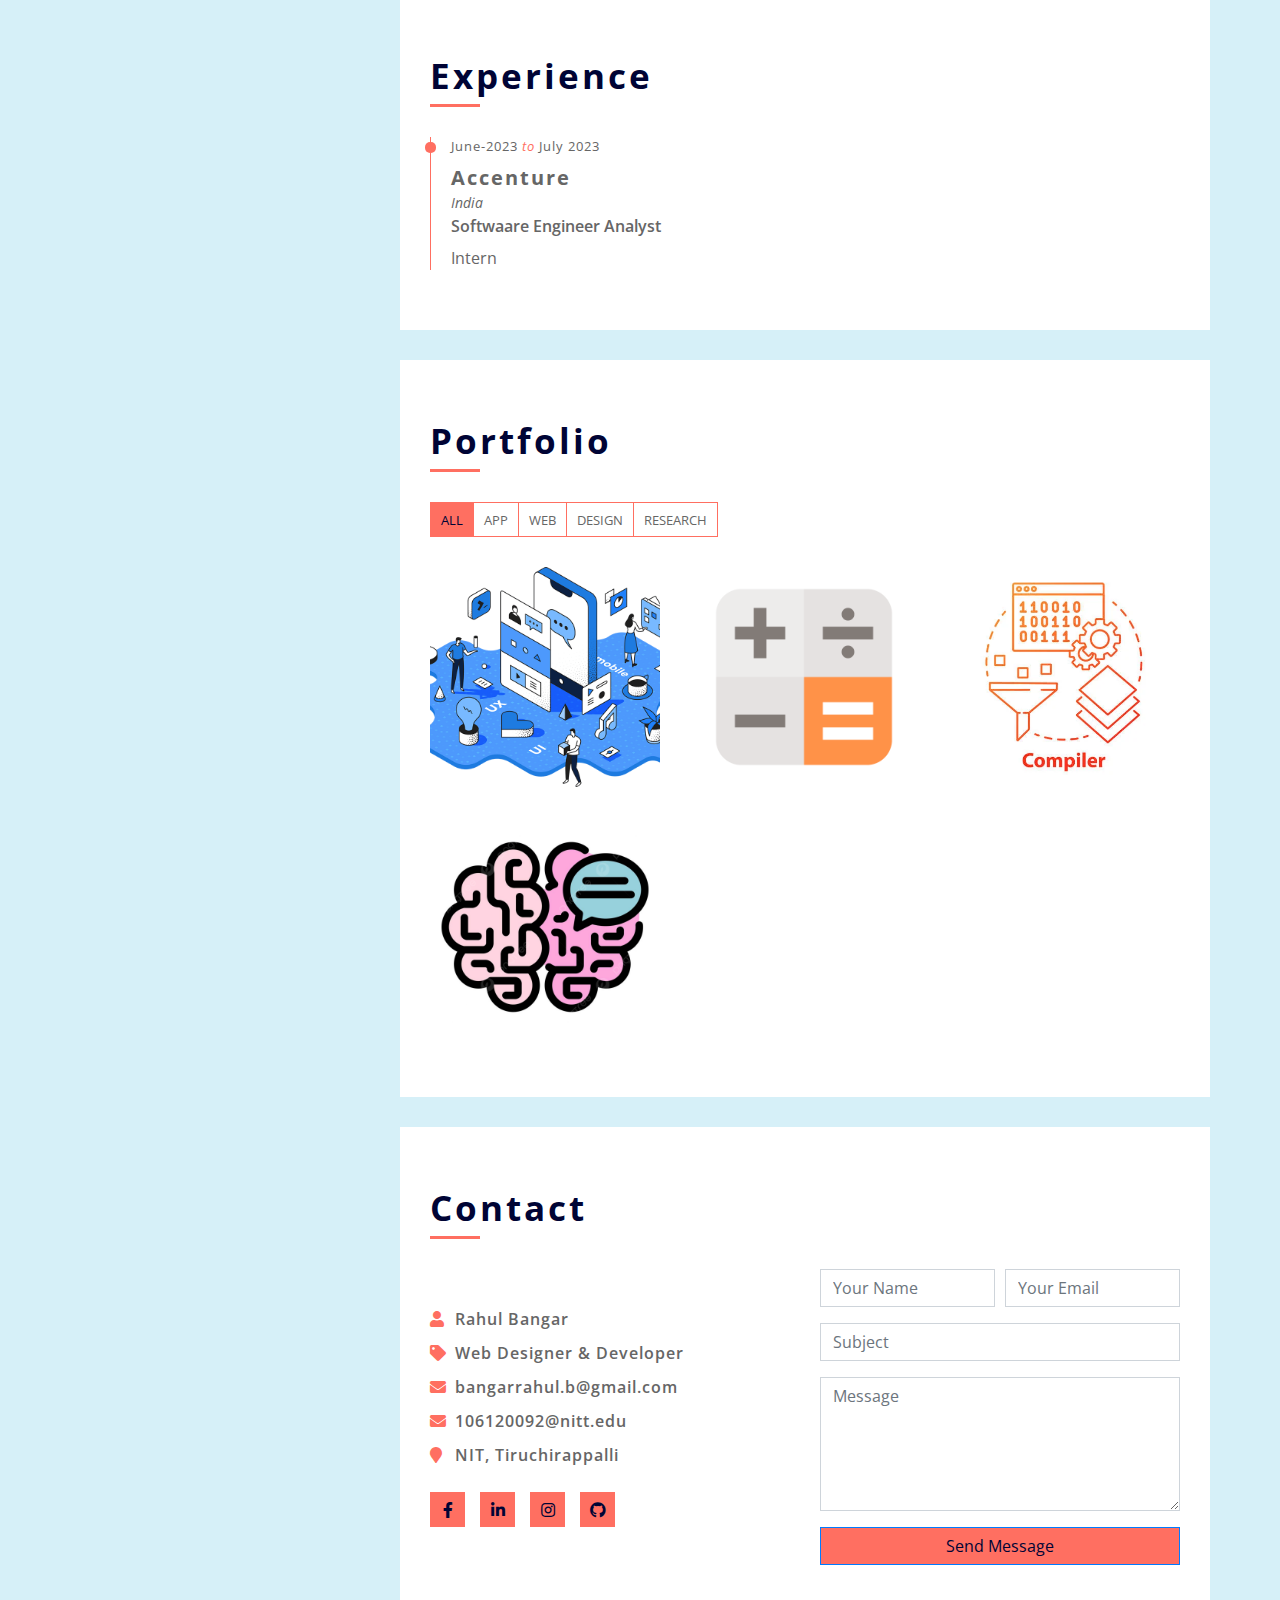
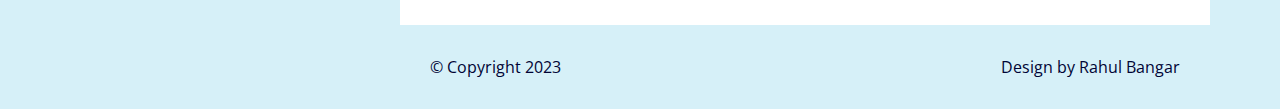
==== commit b56535fe: "testing" ====
--- a/index.html
+++ b/index.html
@@ -453,7 +453,7 @@
                                 </div>
                             </div>
                         </div>
-                        <!-- <div class="col-md-6">
+                        <div class="col-md-6">
                             <div class="form">
                                 <form>
                                     <div class="form-row">
@@ -481,7 +481,7 @@
                                 </form>
                             </div>
 
-                        </div> -->
+                        </div>
                     </div>
                 </div>
             </div>
@@ -518,7 +518,7 @@
     <script src="lib/lightbox/js/lightbox.min.js"></script>
 
     <!-- Template Javascript -->
-    <!-- <script src="js/main.js"></script>
+    <script src="js/main.js"></script>
     <script src="https://cdn.emailjs.com/dist/email.min.js"></script>
     <script>
         (function () {
@@ -567,7 +567,7 @@
                 });
         }
 
-    </script> -->
+    </script>
 </body>
 
 </html>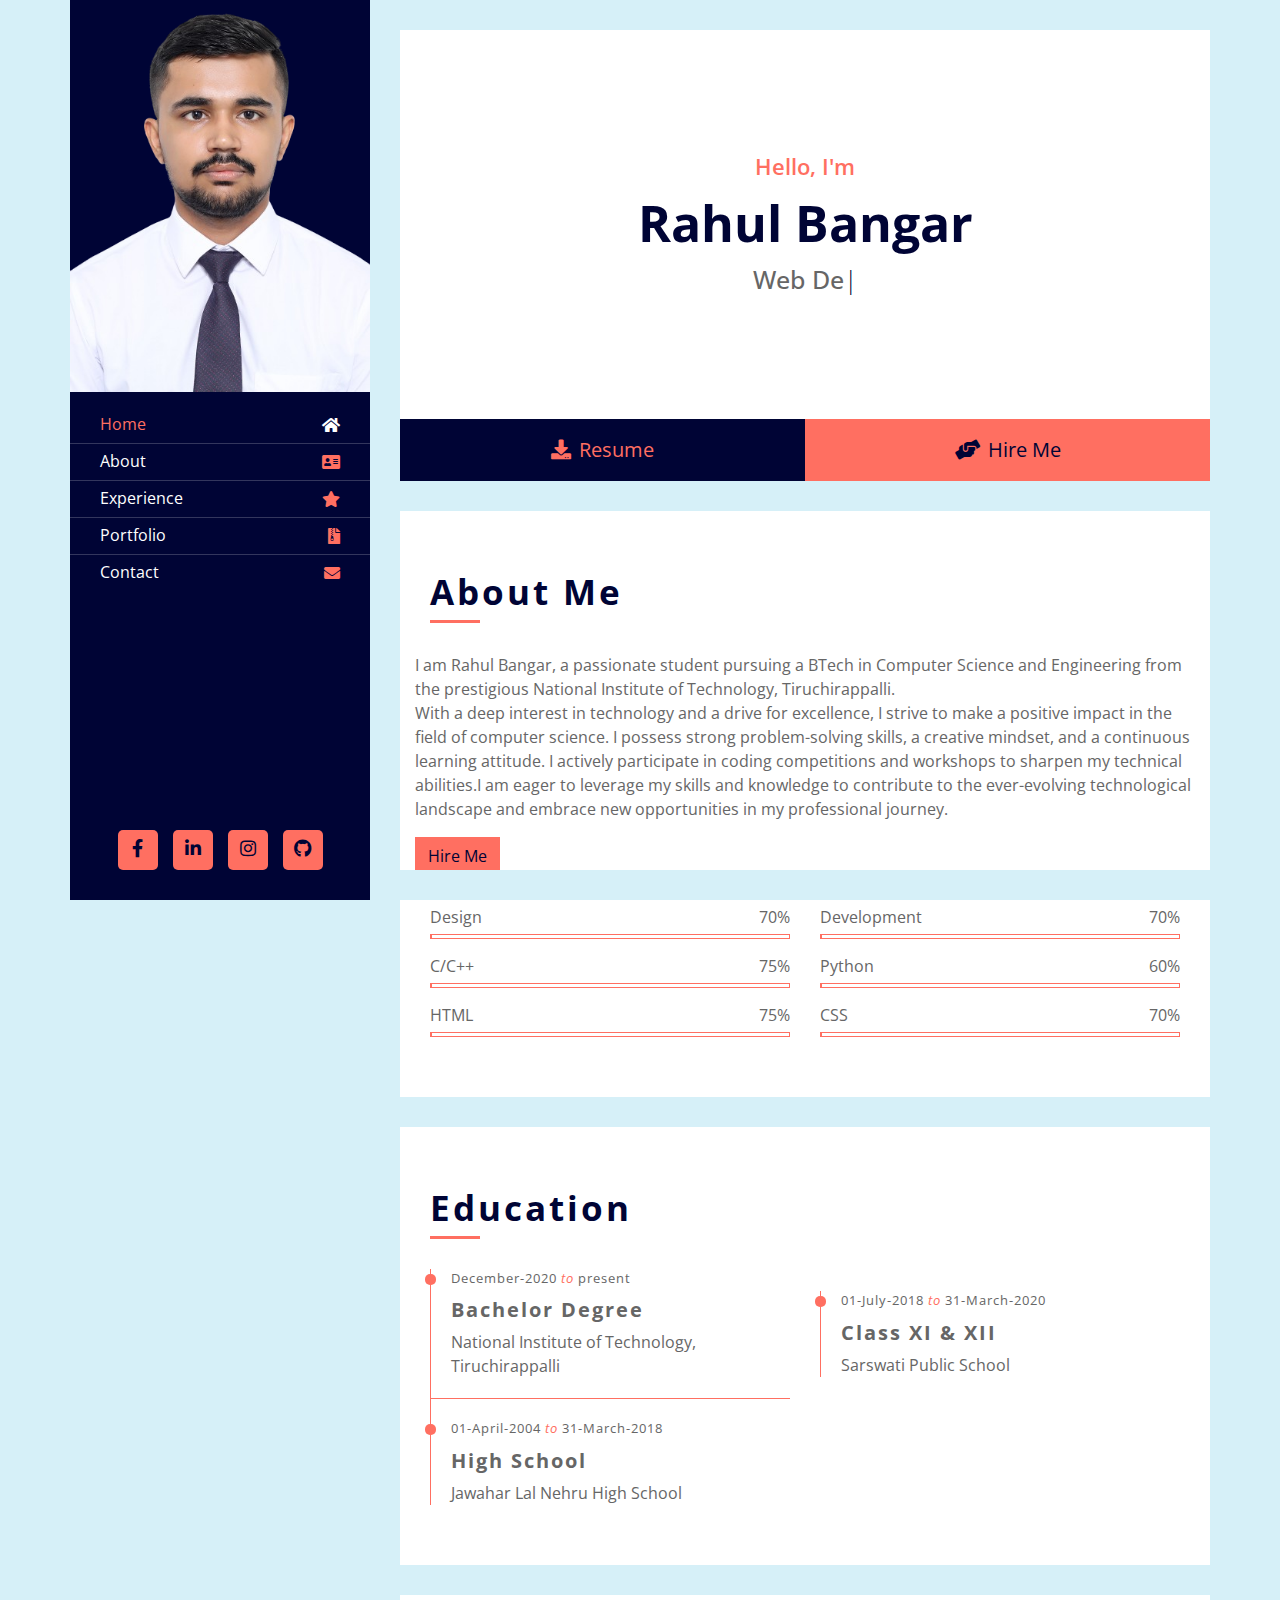
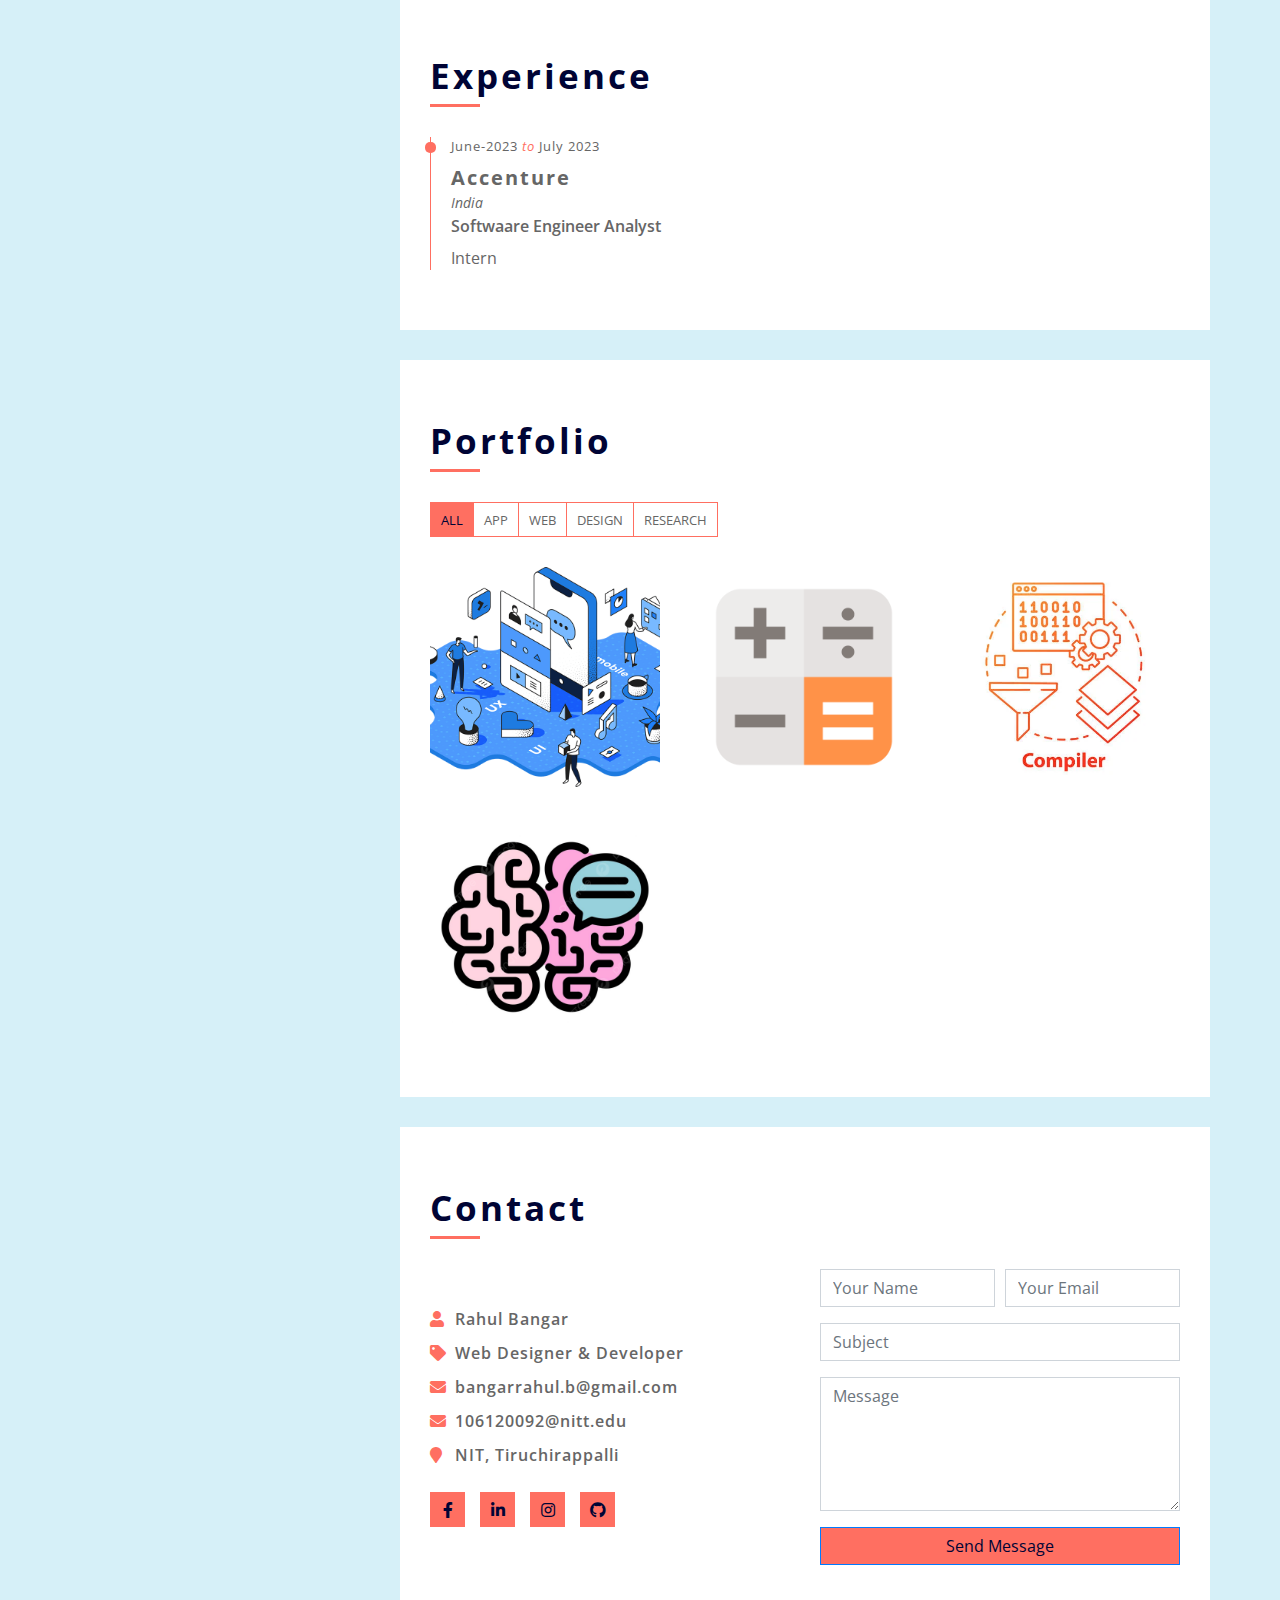
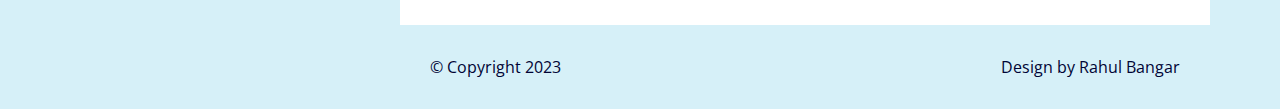
==== commit 4e111f84: "updated project" ====
--- a/index.html
+++ b/index.html
@@ -304,7 +304,7 @@
                                     <a href="img/portfolio-1.jpg" data-lightbox="portfolio"
                                         data-title="Lorentz and Spi Factor" class="link-preview" title="Preview"><i
                                             class="fa fa-eye"></i></a>
-                                    <a href="https://github.com/rahul-bangar/calculator.git" target="_blank"
+                                    <a href="https://github.com/rahul-bangar/calculator" target="_blank"
                                         class="link-details" title="More Details"><i class="fa fa-link"></i></a>
                                     <a class="portfolio-title" href="#">Lorentz and Spi Factor Calculator <span>App
                                             Development</span></a>
@@ -333,7 +333,7 @@
                                     <img src="img/portfolio-3.jpg" class="img-fluid" alt="">
                                     <a href="img/portfolio-3.jpg" class="link-preview" data-lightbox="portfolio"
                                         data-title="Project Name" title="Preview"><i class="fa fa-eye"></i></a>
-                                    <a href="https://github.com/rahul-bangar/Compiler-Project.git" target="_blank"
+                                    <a href="https://github.com/rahul-bangar/Compiler-Project" target="_blank"
                                         class="link-details" title="More Details"><i class="fa fa-link"></i></a>
                                     <a class="portfolio-title" href="#">Mini C Compiler <span>Compiler Design</span></a>
                                 </figure>
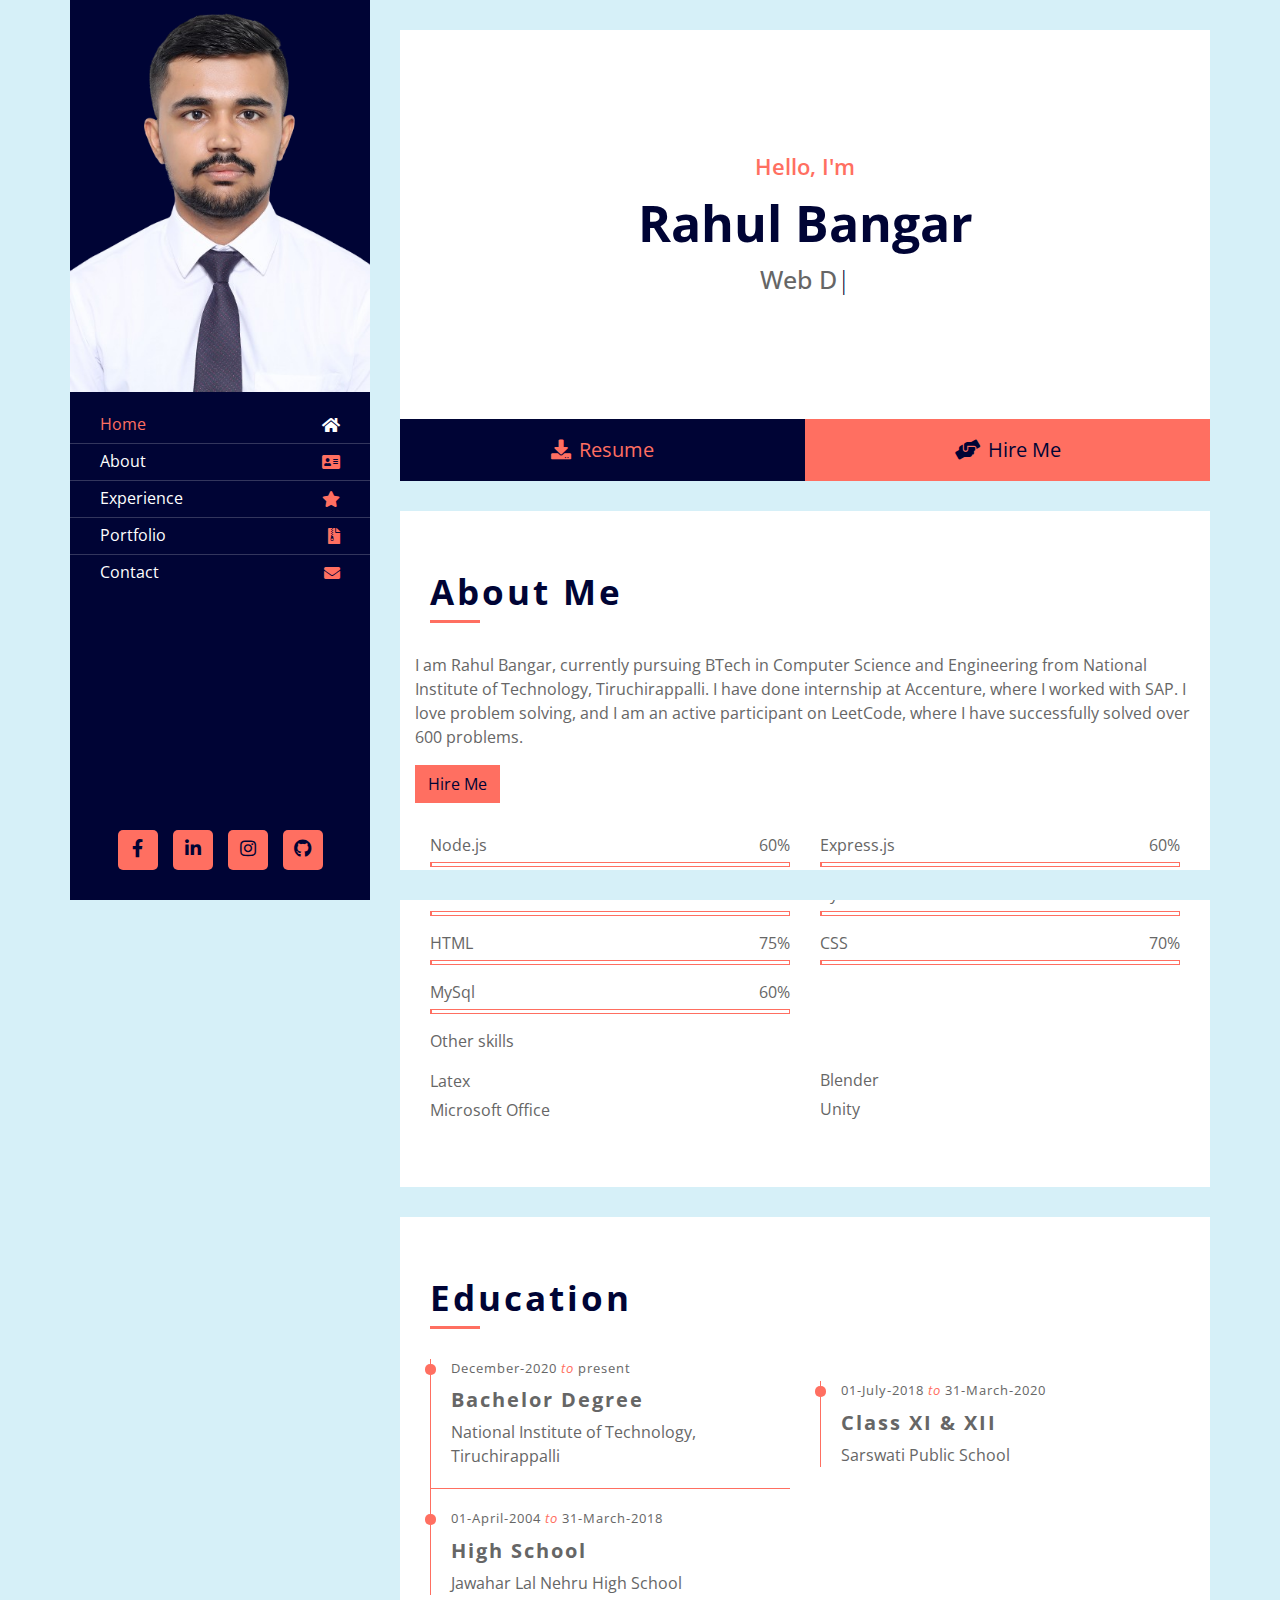
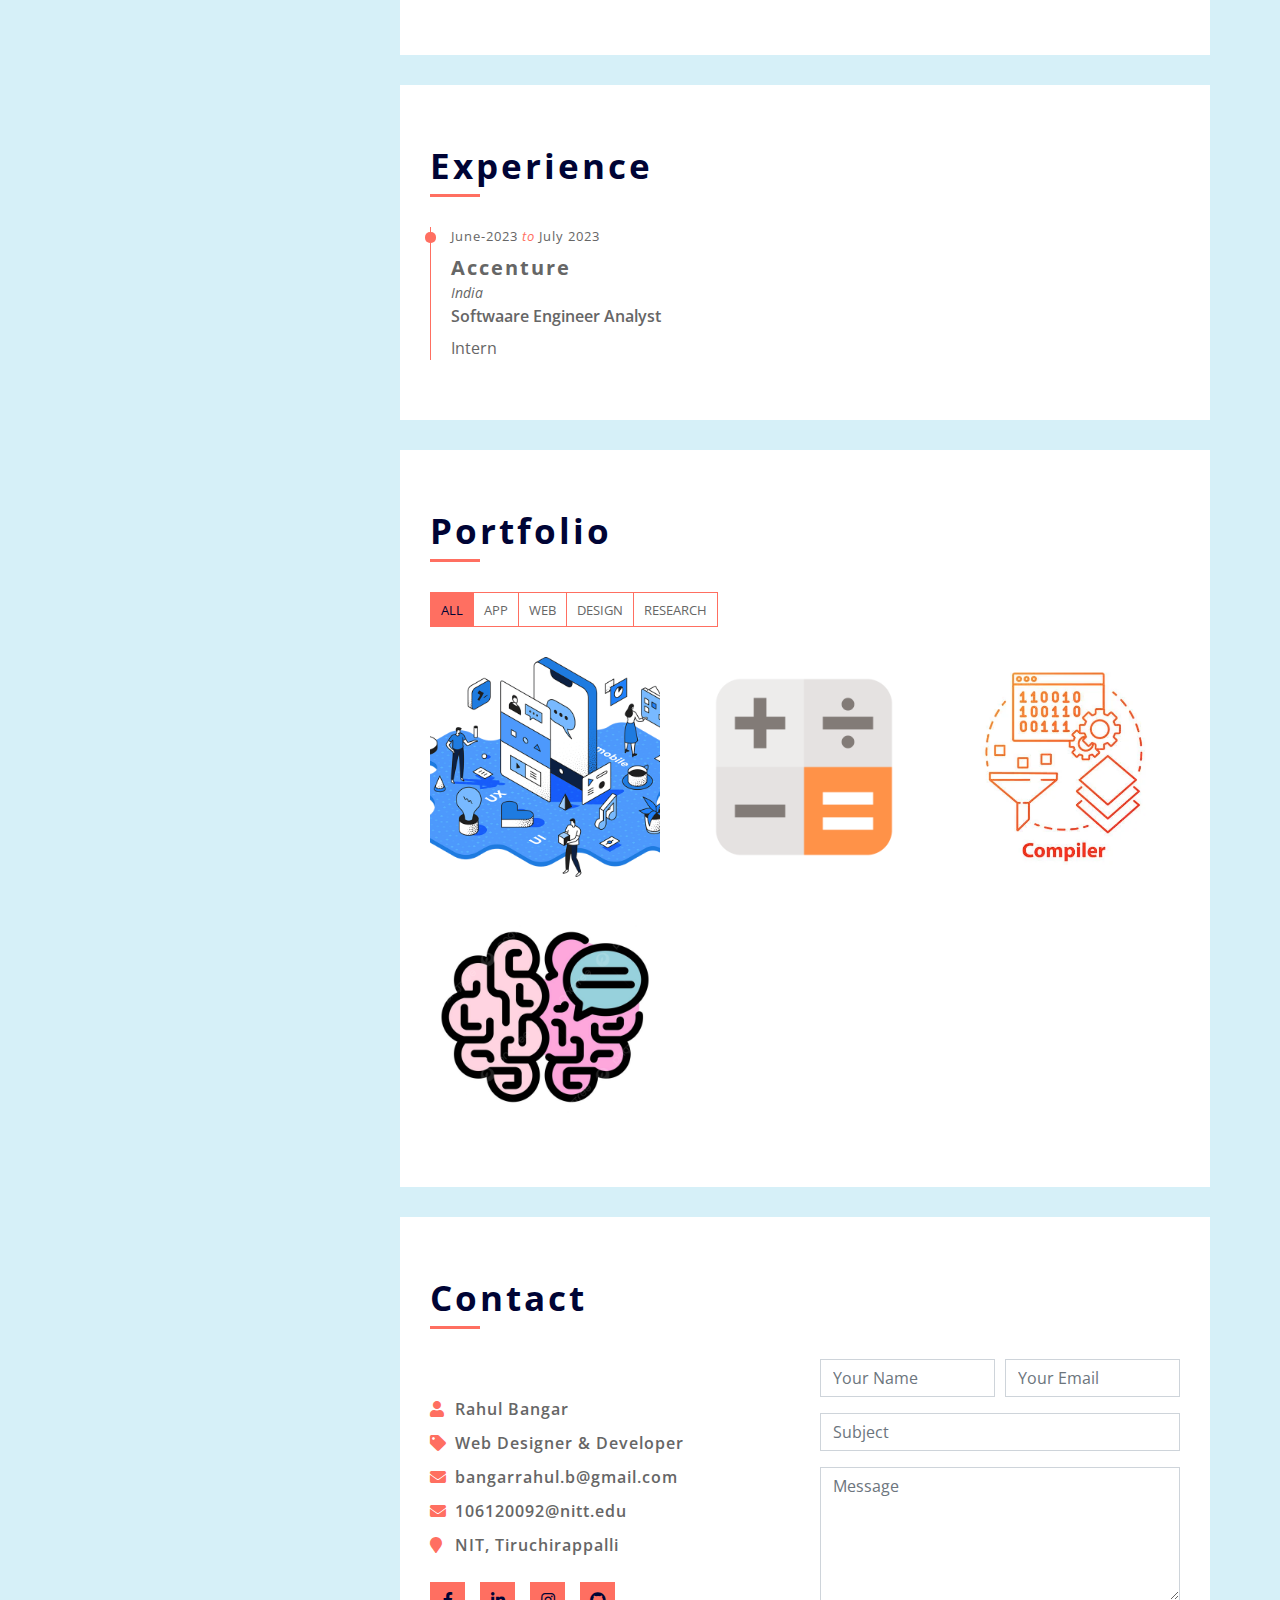
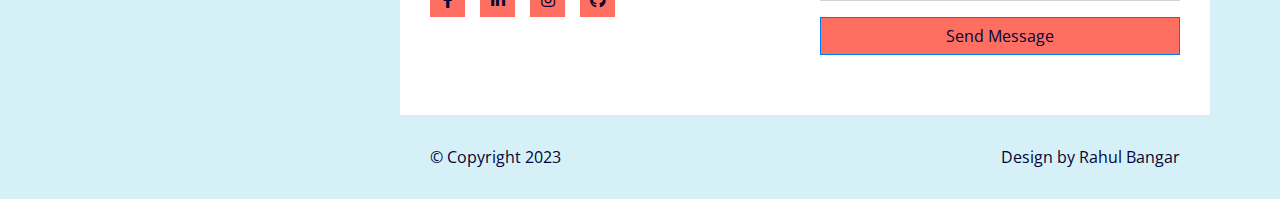
==== commit f6972f9d: "updated skills" ====
--- a/index.html
+++ b/index.html
@@ -103,14 +103,10 @@
                         </div>
                         <div class="align-items-center">
                             <p>
-                                I am Rahul Bangar, a passionate student pursuing a BTech in Computer Science and
-                                Engineering from the prestigious National Institute of Technology, Tiruchirappalli.<br> With
-                                a deep interest in technology and a drive for excellence, I strive to make a positive
-                                impact in the field of computer science. I possess strong problem-solving skills, a
-                                creative mindset, and a continuous learning attitude. I actively participate in coding
-                                competitions and workshops to sharpen my technical abilities.I
-                                am eager to leverage my skills and knowledge to contribute to the ever-evolving
-                                technological landscape and embrace new opportunities in my professional journey.
+                                I am Rahul Bangar, currently pursuing BTech in Computer Science and
+                                Engineering from National Institute of Technology, Tiruchirappalli. I have done
+                                internship at Accenture, where I worked with SAP. I love problem solving, and I am an
+                                active participant on LeetCode, where I have successfully solved over 600 problems.
                             </p>
                             <a class="btn" href="#">Hire Me</a>
                         </div>
@@ -119,19 +115,19 @@
                         <div class="col-md-6">
                             <div class="skills">
                                 <div class="skill-name">
-                                    <p>Design</p>
-                                    <p>70%</p>
-                                </div>
-                                <div class="progress">
-                                    <div class="progress-bar" role="progressbar" aria-valuenow="70" aria-valuemin="0"
+                                    <p>Node.js</p>
+                                    <p>60%</p>
+                                </div>
+                                <div class="progress">
+                                    <div class="progress-bar" role="progressbar" aria-valuenow="60" aria-valuemin="0"
                                         aria-valuemax="100"></div>
                                 </div>
                                 <div class="skill-name">
                                     <p>C/C++</p>
-                                    <p>75%</p>
-                                </div>
-                                <div class="progress">
-                                    <div class="progress-bar" role="progressbar" aria-valuenow="75" aria-valuemin="0"
+                                    <p>85%</p>
+                                </div>
+                                <div class="progress">
+                                    <div class="progress-bar" role="progressbar" aria-valuenow="85" aria-valuemin="0"
                                         aria-valuemax="100"></div>
                                 </div>
                                 <div class="skill-name">
@@ -142,16 +138,24 @@
                                     <div class="progress-bar" role="progressbar" aria-valuenow="75" aria-valuemin="0"
                                         aria-valuemax="100"></div>
                                 </div>
+                                <div class="skill-name">
+                                    <p>MySql</p>
+                                    <p>60%</p>
+                                </div>
+                                <div class="progress">
+                                    <div class="progress-bar" role="progressbar" aria-valuenow="60" aria-valuemin="0"
+                                        aria-valuemax="100"></div>
+                                </div>
                             </div>
                         </div>
                         <div class="col-md-6">
                             <div class="skills">
                                 <div class="skill-name">
-                                    <p>Development</p>
-                                    <p>70%</p>
-                                </div>
-                                <div class="progress">
-                                    <div class="progress-bar" role="progressbar" aria-valuenow="70" aria-valuemin="0"
+                                    <p>Express.js</p>
+                                    <p>60%</p>
+                                </div>
+                                <div class="progress">
+                                    <div class="progress-bar" role="progressbar" aria-valuenow="60" aria-valuemin="0"
                                         aria-valuemax="100"></div>
                                 </div>
                                 <div class="skill-name">
@@ -169,6 +173,24 @@
                                 <div class="progress">
                                     <div class="progress-bar" role="progressbar" aria-valuenow="70" aria-valuemin="0"
                                         aria-valuemax="100"></div>
+                                </div>
+                            </div>
+                        </div>
+                        <div class="col-md-6">
+                            <div class="skills">
+                                <p>Other skills</p>
+                                <div class="skill-name">
+                                    <p>Latex</p><br>
+                                    <p>Microsoft Office</p><br>
+                                </div>
+                            </div>
+                        </div>
+                        <div class="col-md-6">
+                            <br>
+                            <div class="skills">
+                                <div class="skill-name">
+                                    <p>Blender</p><br>
+                                    <p>Unity</p><br>
                                 </div>
                             </div>
                         </div>
@@ -317,8 +339,8 @@
                                 <figure>
                                     <img src="img/portfolio-2.jpg" class="img-fluid" alt="">
                                     <a href="img/portfolio-2.jpg" data-lightbox="portfolio"
-                                    data-title="Arithmetic Calculator" class="link-preview" title="Preview"><i
-                                        class="fa fa-eye"></i></a>
+                                        data-title="Arithmetic Calculator" class="link-preview" title="Preview"><i
+                                            class="fa fa-eye"></i></a>
                                     <a href="https://rahul-bangar.github.io/calc/" target="_blank" class="link-details"
                                         title="More Details"><i class="fa fa-link"></i></a>
                                     <a class="portfolio-title" href="#">Arithmetic Calculator <span>Web
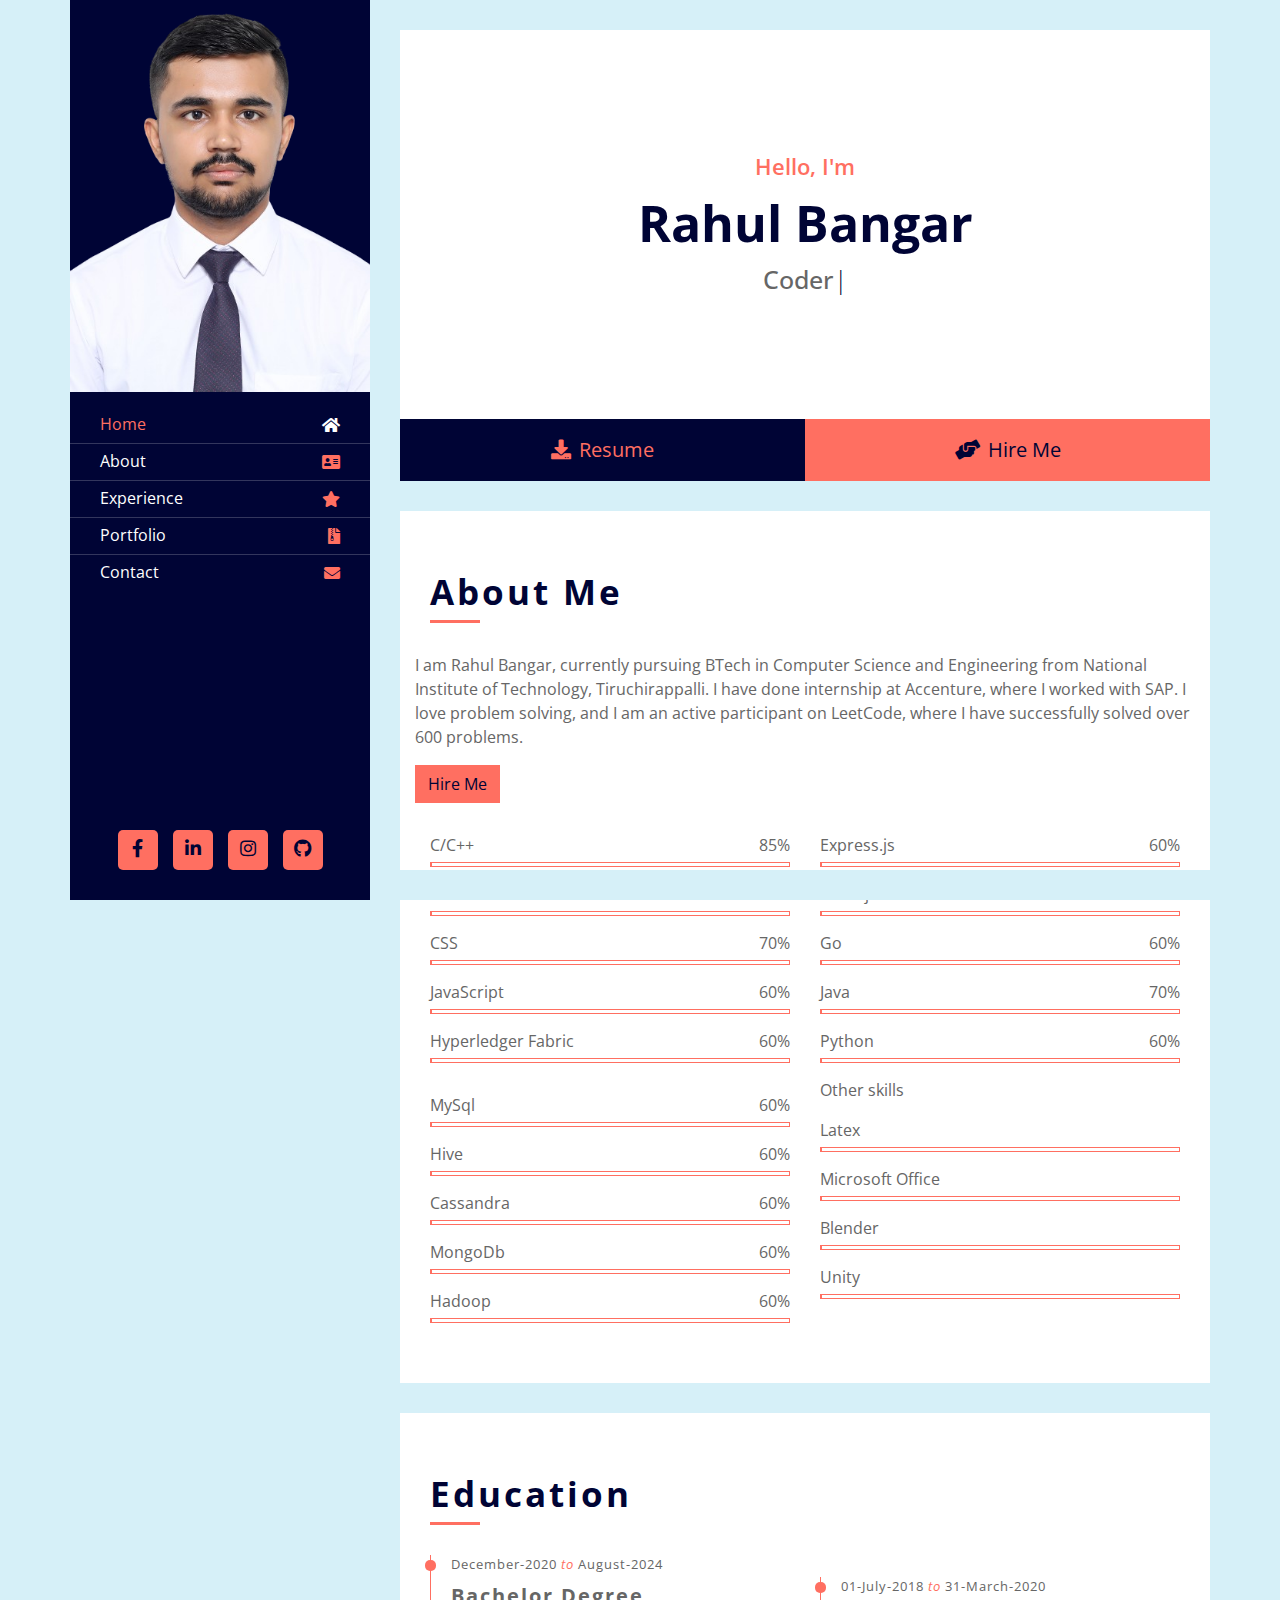
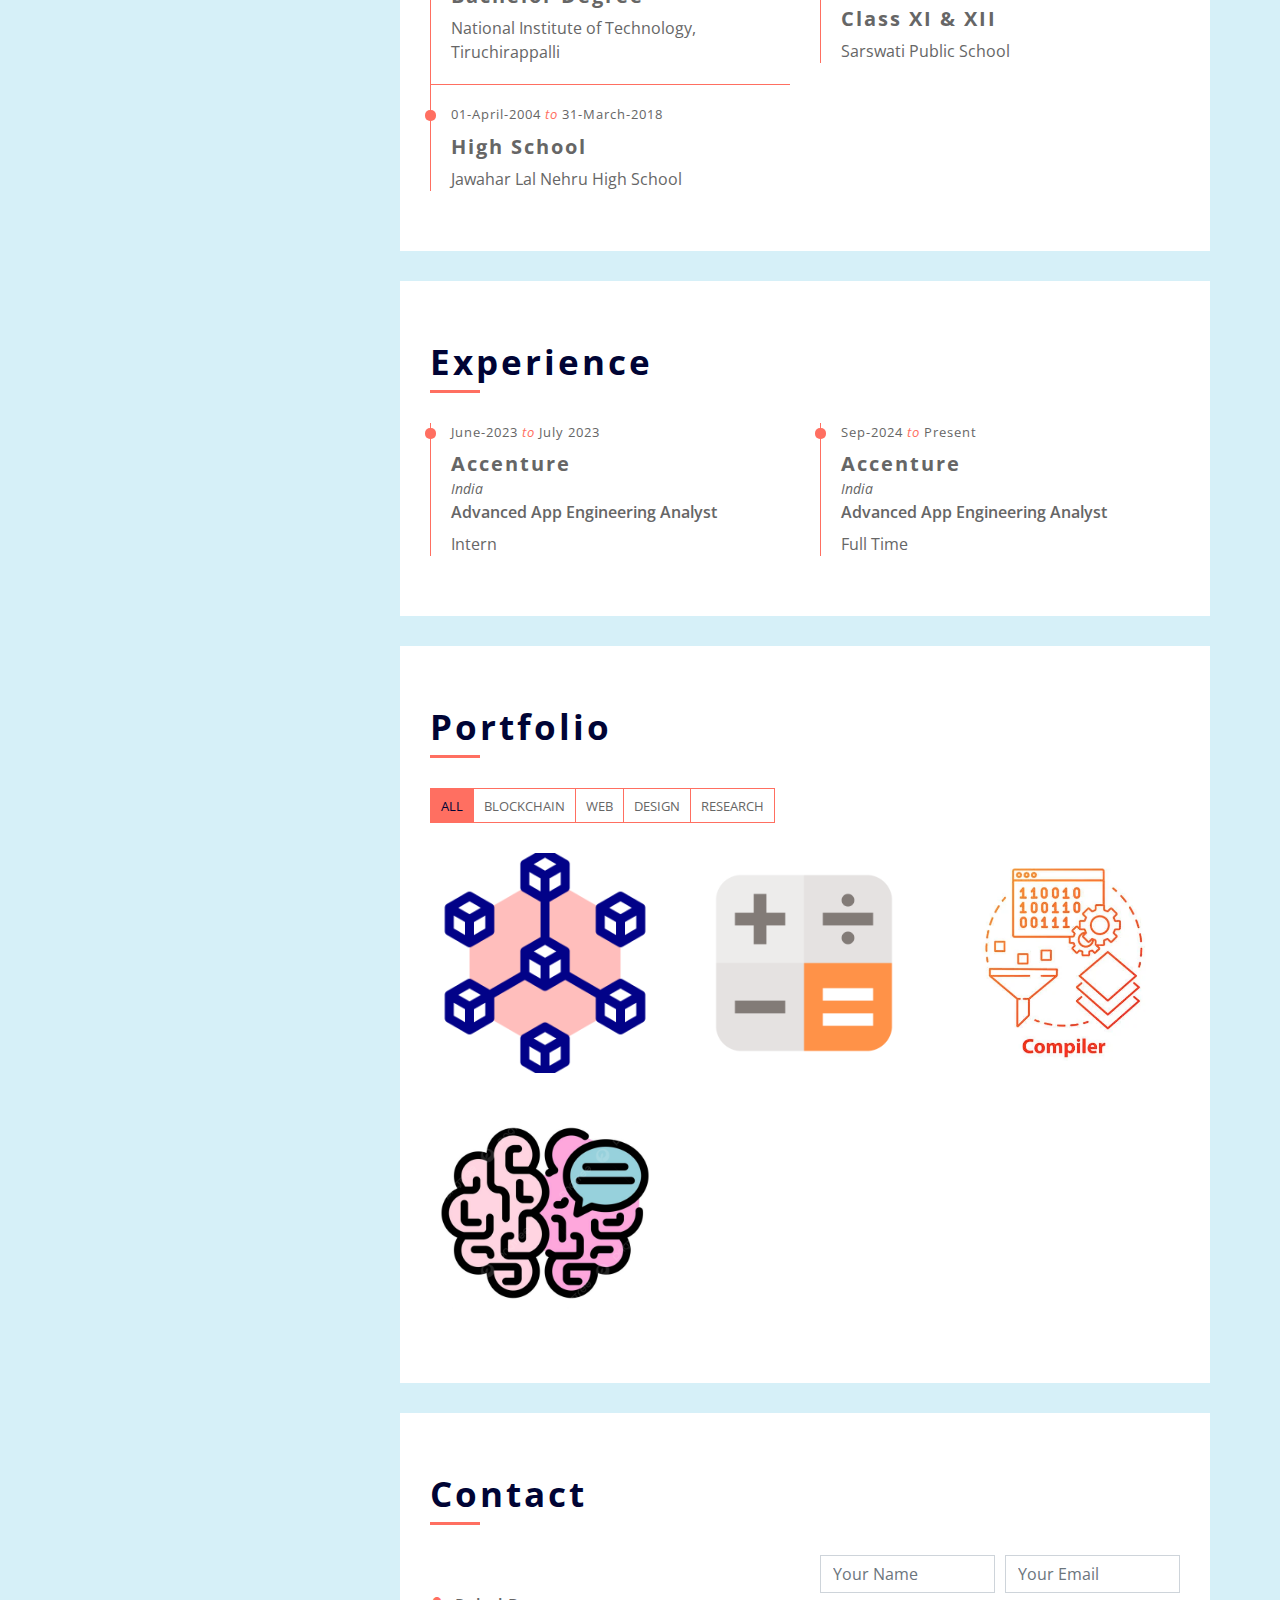
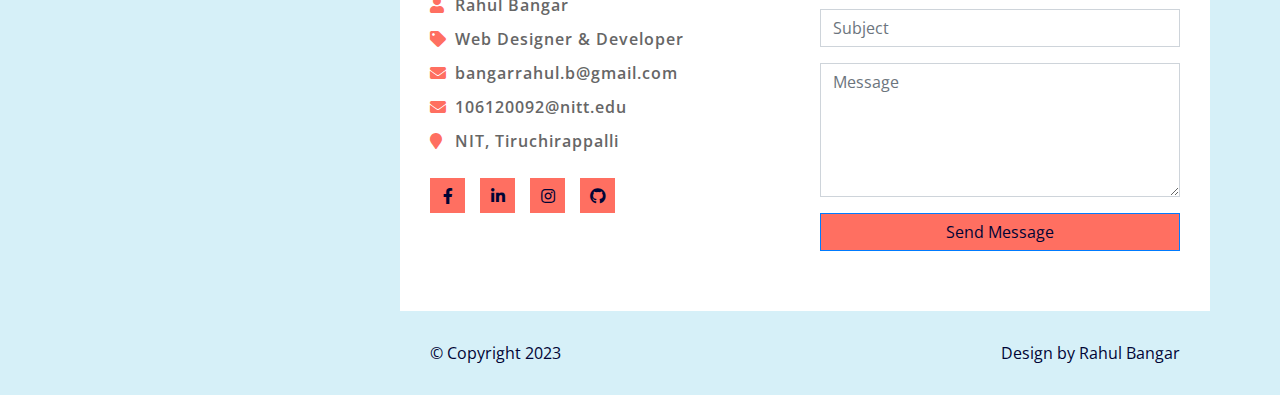
==== commit 71229072: "updated resume, projects, skills & experience" ====
--- a/index.html
+++ b/index.html
@@ -77,7 +77,7 @@
                     <p>Hello, I'm</p>
                     <h1>Rahul Bangar</h1>
                     <h2></h2>
-                    <div class="typed-text">Web Designer, Web Developer, Front End Developer</div>
+                    <div class="typed-text">Coder, Developer</div>
                 </div>
             </div>
             <!-- Header End -->
@@ -115,14 +115,6 @@
                         <div class="col-md-6">
                             <div class="skills">
                                 <div class="skill-name">
-                                    <p>Node.js</p>
-                                    <p>60%</p>
-                                </div>
-                                <div class="progress">
-                                    <div class="progress-bar" role="progressbar" aria-valuenow="60" aria-valuemin="0"
-                                        aria-valuemax="100"></div>
-                                </div>
-                                <div class="skill-name">
                                     <p>C/C++</p>
                                     <p>85%</p>
                                 </div>
@@ -139,34 +131,6 @@
                                         aria-valuemax="100"></div>
                                 </div>
                                 <div class="skill-name">
-                                    <p>MySql</p>
-                                    <p>60%</p>
-                                </div>
-                                <div class="progress">
-                                    <div class="progress-bar" role="progressbar" aria-valuenow="60" aria-valuemin="0"
-                                        aria-valuemax="100"></div>
-                                </div>
-                            </div>
-                        </div>
-                        <div class="col-md-6">
-                            <div class="skills">
-                                <div class="skill-name">
-                                    <p>Express.js</p>
-                                    <p>60%</p>
-                                </div>
-                                <div class="progress">
-                                    <div class="progress-bar" role="progressbar" aria-valuenow="60" aria-valuemin="0"
-                                        aria-valuemax="100"></div>
-                                </div>
-                                <div class="skill-name">
-                                    <p>Python</p>
-                                    <p>60%</p>
-                                </div>
-                                <div class="progress">
-                                    <div class="progress-bar" role="progressbar" aria-valuenow="60" aria-valuemin="0"
-                                        aria-valuemax="100"></div>
-                                </div>
-                                <div class="skill-name">
                                     <p>CSS</p>
                                     <p>70%</p>
                                 </div>
@@ -174,23 +138,147 @@
                                     <div class="progress-bar" role="progressbar" aria-valuenow="70" aria-valuemin="0"
                                         aria-valuemax="100"></div>
                                 </div>
+                                <div class="skill-name">
+                                    <p>JavaScript</p>
+                                    <p>60%</p>
+                                </div>
+                                <div class="progress">
+                                    <div class="progress-bar" role="progressbar" aria-valuenow="60" aria-valuemin="0"
+                                        aria-valuemax="100"></div>
+                                </div>
+                                <div class="skill-name">
+                                    <p>Hyperledger Fabric</p>
+                                    <p>60%</p>
+                                </div>
+                                <div class="progress">
+                                    <div class="progress-bar" role="progressbar" aria-valuenow="60" aria-valuemin="0"
+                                        aria-valuemax="100"></div>
+                                </div>
+                            </div>
+                        </div>
+                        <div class="col-md-6">
+                            <div class="skills">
+                                <div class="skill-name">
+                                    <p>Express.js</p>
+                                    <p>60%</p>
+                                </div>
+                                <div class="progress">
+                                    <div class="progress-bar" role="progressbar" aria-valuenow="60" aria-valuemin="0"
+                                        aria-valuemax="100"></div>
+                                </div>
+                                <div class="skill-name">
+                                    <p>Node.js</p>
+                                    <p>60%</p>
+                                </div>
+                                <div class="progress">
+                                    <div class="progress-bar" role="progressbar" aria-valuenow="60" aria-valuemin="0"
+                                        aria-valuemax="100"></div>
+                                </div>
+                                <div class="skill-name">
+                                    <p>Go</p>
+                                    <p>60%</p>
+                                </div>
+                                <div class="progress">
+                                    <div class="progress-bar" role="progressbar" aria-valuenow="60" aria-valuemin="0"
+                                        aria-valuemax="100"></div>
+                                </div>
+                                <div class="skill-name">
+                                    <p>Java</p>
+                                    <p>70%</p>
+                                </div>
+                                <div class="progress">
+                                    <div class="progress-bar" role="progressbar" aria-valuenow="70" aria-valuemin="0"
+                                        aria-valuemax="100"></div>
+                                </div>
+                                <div class="skill-name">
+                                    <p>Python</p>
+                                    <p>60%</p>
+                                </div>
+                                <div class="progress">
+                                    <div class="progress-bar" role="progressbar" aria-valuenow="60" aria-valuemin="0"
+                                        aria-valuemax="100"></div>
+                                </div>
+                                
+                            </div>
+                        </div>
+                        <div class="col-md-6">
+                            <div class="skills">
+                                <div class="skill-name">
+                                    <p>MySql</p>
+                                    <p>60%</p>
+                                </div>
+                                <div class="progress">
+                                    <div class="progress-bar" role="progressbar" aria-valuenow="60" aria-valuemin="0"
+                                        aria-valuemax="100"></div>
+                                </div>
+                                <div class="skill-name">
+                                    <p>Hive</p>
+                                    <p>60%</p>
+                                </div>
+                                <div class="progress">
+                                    <div class="progress-bar" role="progressbar" aria-valuenow="60" aria-valuemin="0"
+                                        aria-valuemax="100"></div>
+                                </div>
+                                <div class="skill-name">
+                                    <p>Cassandra</p>
+                                    <p>60%</p>
+                                </div>
+                                <div class="progress">
+                                    <div class="progress-bar" role="progressbar" aria-valuenow="60" aria-valuemin="0"
+                                        aria-valuemax="100"></div>
+                                </div>
+                                <div class="skill-name">
+                                    <p>MongoDb</p>
+                                    <p>60%</p>
+                                </div>
+                                <div class="progress">
+                                    <div class="progress-bar" role="progressbar" aria-valuenow="60" aria-valuemin="0"
+                                        aria-valuemax="100"></div>
+                                </div>
+                                <div class="skill-name">
+                                    <p>Hadoop</p>
+                                    <p>60%</p>
+                                </div>
+                                <div class="progress">
+                                    <div class="progress-bar" role="progressbar" aria-valuenow="60" aria-valuemin="0"
+                                        aria-valuemax="100"></div>
+                                </div>
                             </div>
                         </div>
                         <div class="col-md-6">
                             <div class="skills">
                                 <p>Other skills</p>
                                 <div class="skill-name">
-                                    <p>Latex</p><br>
-                                    <p>Microsoft Office</p><br>
-                                </div>
-                            </div>
-                        </div>
-                        <div class="col-md-6">
-                            <br>
-                            <div class="skills">
-                                <div class="skill-name">
-                                    <p>Blender</p><br>
-                                    <p>Unity</p><br>
+                                    <p>Latex</p>
+                                    <p></p>
+                                </div>
+                                <div class="progress">
+                                    <div class="progress-bar" role="progressbar" aria-valuenow="100" aria-valuemin="0"
+                                        aria-valuemax="100"></div>
+                                </div>
+                                <div class="skill-name">
+                                    <p>Microsoft Office</p>
+                                    <p></p>
+                                </div>
+                                <div class="progress">
+                                    <div class="progress-bar" role="progressbar" aria-valuenow="100" aria-valuemin="0"
+                                        aria-valuemax="100"></div>
+                                </div>
+                                <div class="skill-name">
+                                    <p>Blender</p>
+                                    <p></p>
+                                </div>
+                                <div class="progress">
+                                    <div class="progress-bar" role="progressbar" aria-valuenow="100" aria-valuemin="0"
+                                        aria-valuemax="100"></div>
+                                </div>
+                                <div class="skill-name">
+                                    <p>Unity</p>
+                                    <p></p>
+                                </div>
+                                <div class="progress">
+                                    <div class="progress-bar" role="progressbar" aria-valuenow="100" aria-valuemin="0"
+                                        aria-valuemax="100"></div>
                                 </div>
                             </div>
                         </div>
@@ -208,7 +296,7 @@
                     <div class="row align-items-center">
                         <div class="col-md-6">
                             <div class="edu-col">
-                                <span>December-2020 <i>to</i> present</span>
+                                <span>December-2020 <i>to</i> August-2024</span>
                                 <h3>Bachelor Degree</h3>
                                 <p>National Institute of Technology, Tiruchirappalli</p>
                             </div>
@@ -251,8 +339,17 @@
                                 <span>June-2023 <i>to</i> July 2023</span>
                                 <h3>Accenture</h3>
                                 <h4>India</h4>
-                                <h5>Softwaare Engineer Analyst</h5>
+                                <h5>Advanced App Engineering Analyst</h5>
                                 <p>Intern</p>
+                            </div>
+                        </div>
+                        <div class="col-md-6">
+                            <div class="exp-col">
+                                <span>Sep-2024 <i>to</i> Present</span>
+                                <h3>Accenture</h3>
+                                <h4>India</h4>
+                                <h5>Advanced App Engineering Analyst</h5>
+                                <p>Full Time</p>
                             </div>
                         </div>
 
@@ -311,7 +408,7 @@
                         <div class="col-lg-12">
                             <ul id="portfolio-flters">
                                 <li data-filter="*" class="filter-active">All</li>
-                                <li data-filter=".app-dev">App</li>
+                                <li data-filter=".block">Blockchain</li>
                                 <li data-filter=".web-dev">Web</li>
                                 <li data-filter=".des">Design</li>
                                 <li data-filter=".res">Research</li>
@@ -319,17 +416,16 @@
                         </div>
                     </div>
                     <div class="row portfolio-container">
-                        <div class="col-lg-4 col-md-6 portfolio-item app-dev">
+                        <div class="col-lg-4 col-md-6 portfolio-item block">
                             <div class="portfolio-wrap">
                                 <figure>
-                                    <img src="img/portfolio-1.jpg" class="img-fluid" alt="">
-                                    <a href="img/portfolio-1.jpg" data-lightbox="portfolio"
+                                    <img src="img/portfolio-1.png" class="img-fluid" alt="">
+                                    <a href="img/portfolio-1.png" data-lightbox="portfolio"
                                         data-title="Lorentz and Spi Factor" class="link-preview" title="Preview"><i
                                             class="fa fa-eye"></i></a>
-                                    <a href="https://github.com/rahul-bangar/calculator" target="_blank"
+                                    <a href="https://github.com/rahul-bangar/FYP" target="_blank"
                                         class="link-details" title="More Details"><i class="fa fa-link"></i></a>
-                                    <a class="portfolio-title" href="#">Lorentz and Spi Factor Calculator <span>App
-                                            Development</span></a>
+                                    <a class="portfolio-title" href="#">BlockMQ <span>Blockchain</span></a>
                                 </figure>
                             </div>
                         </div>
@@ -577,7 +673,7 @@
                 message: message
             };
 
-            emailjs.send("service_87g20z5", "template_5pfhil6", templateParams)
+            emailjs.send("service_29v24p8", "template_5pfhil6", templateParams)
                 .then(function (response) {
                     console.log("Message sent successfully!", response.status, response.text);
                     location.reload();
@@ -588,7 +684,6 @@
                     alert("An error occurred while sending the message. Please try again later.");
                 });
         }
-
     </script>
 </body>
 
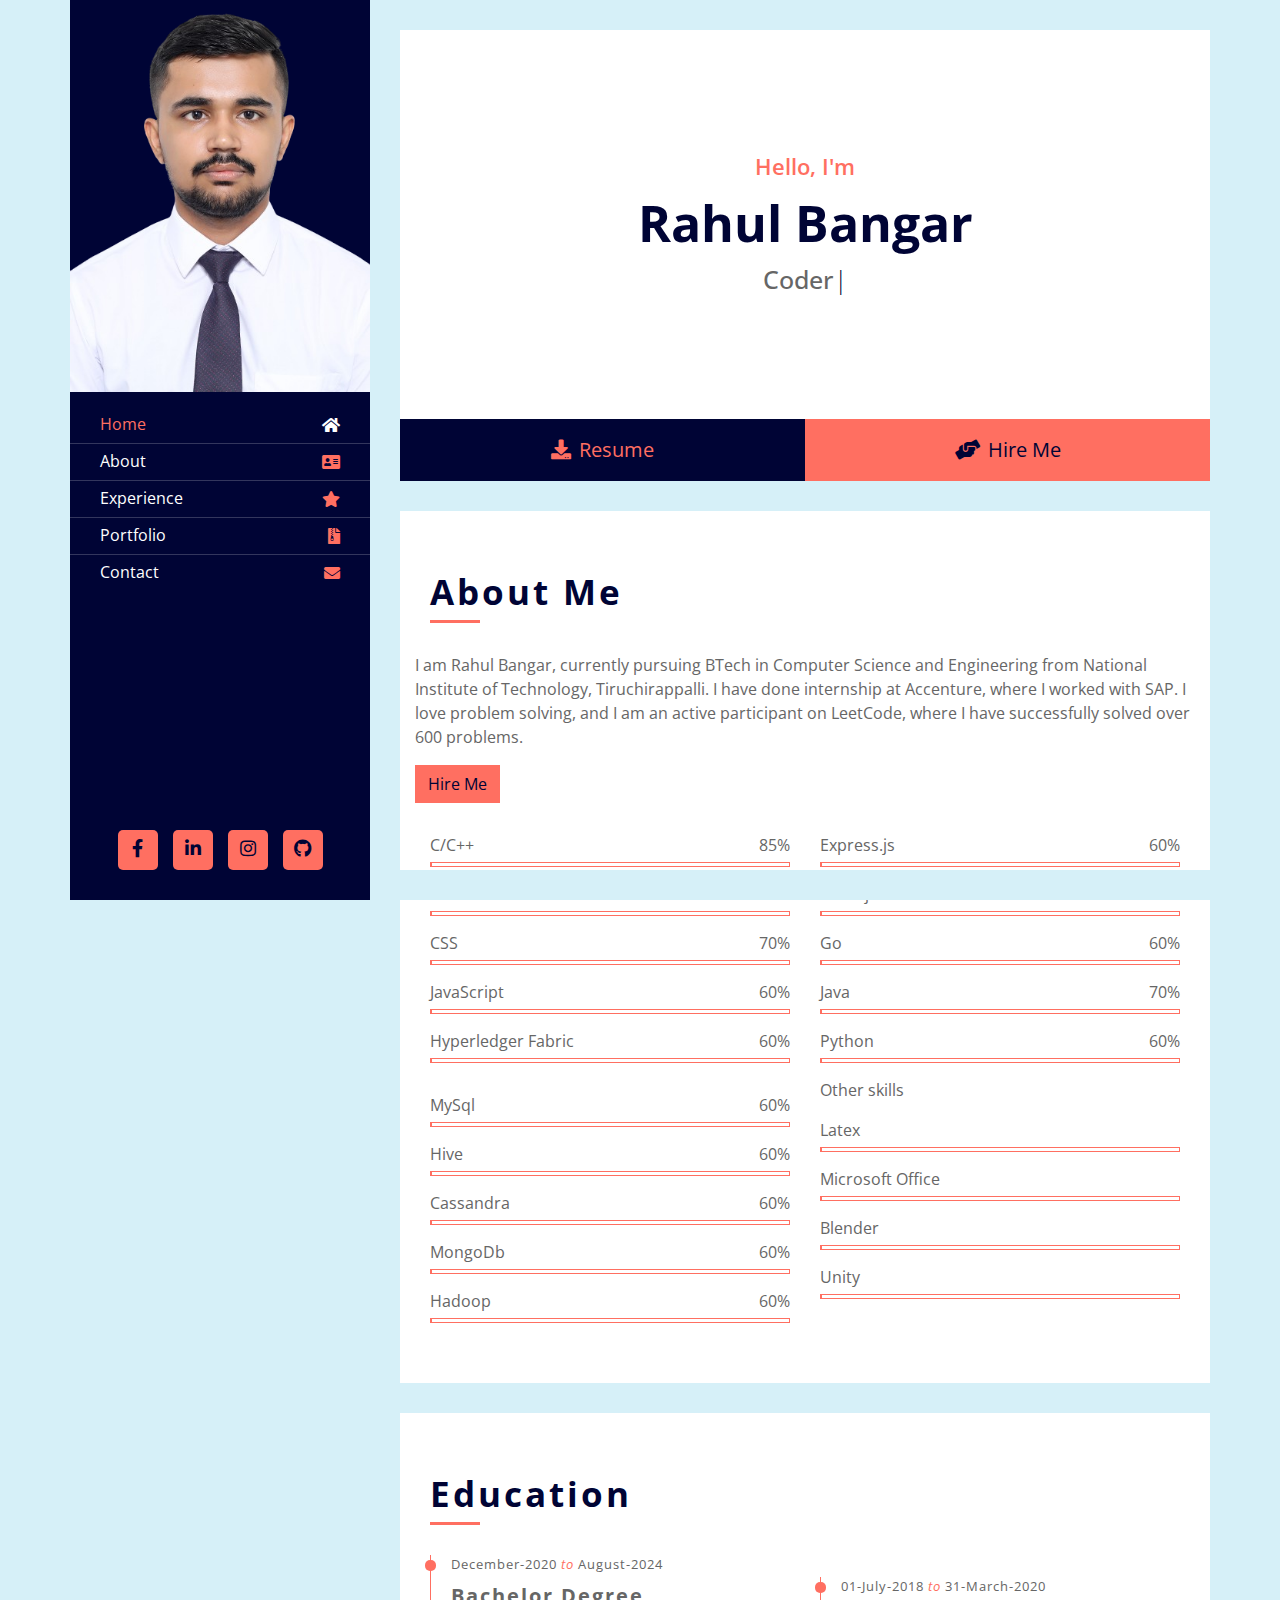
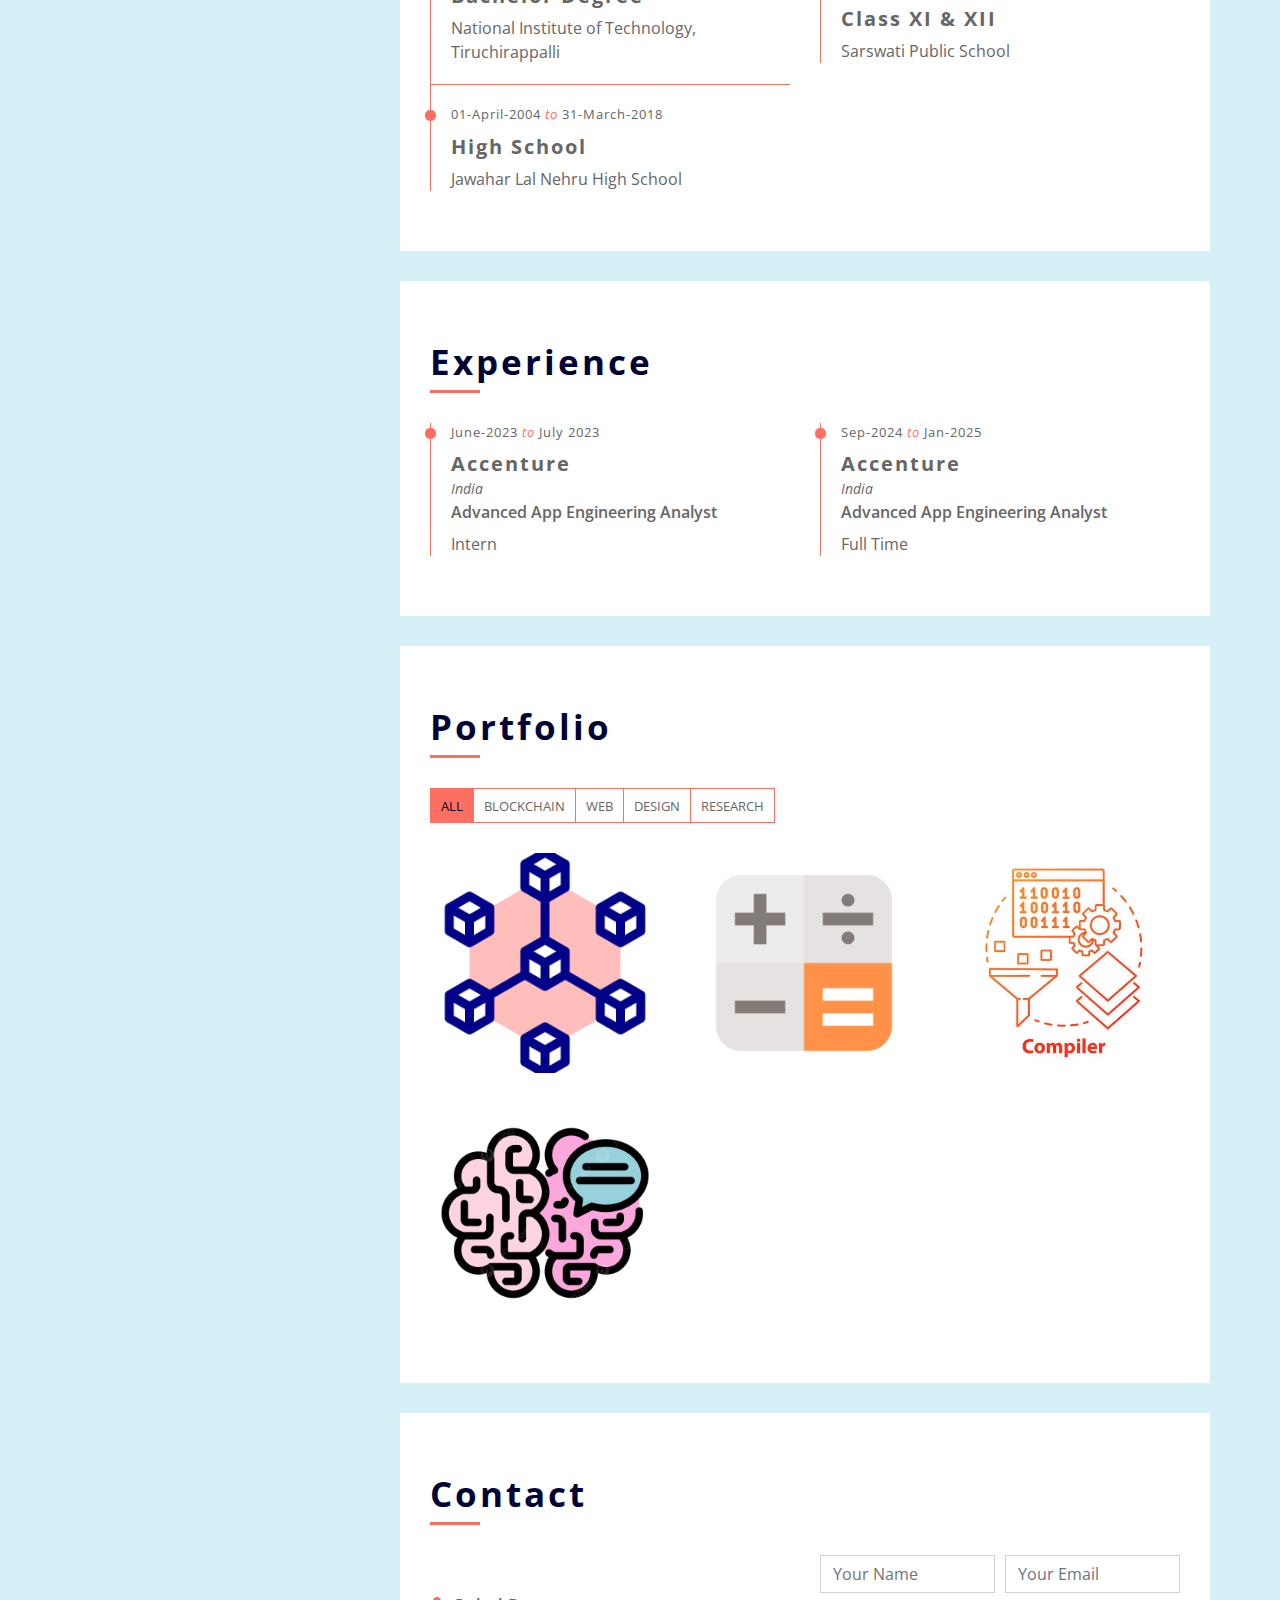
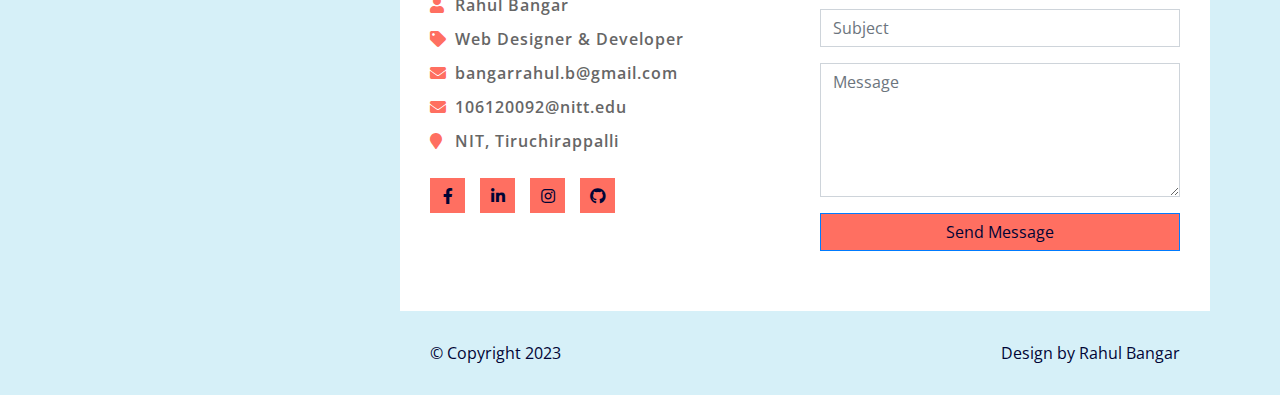
==== commit 26c4f2b2: "updated experience" ====
--- a/index.html
+++ b/index.html
@@ -345,7 +345,8 @@
                         </div>
                         <div class="col-md-6">
                             <div class="exp-col">
-                                <span>Sep-2024 <i>to</i> Present</span>
+                                <span>Sep-2024 <i>to</i> Jan-2025</span>
+                                <img</img>
                                 <h3>Accenture</h3>
                                 <h4>India</h4>
                                 <h5>Advanced App Engineering Analyst</h5>
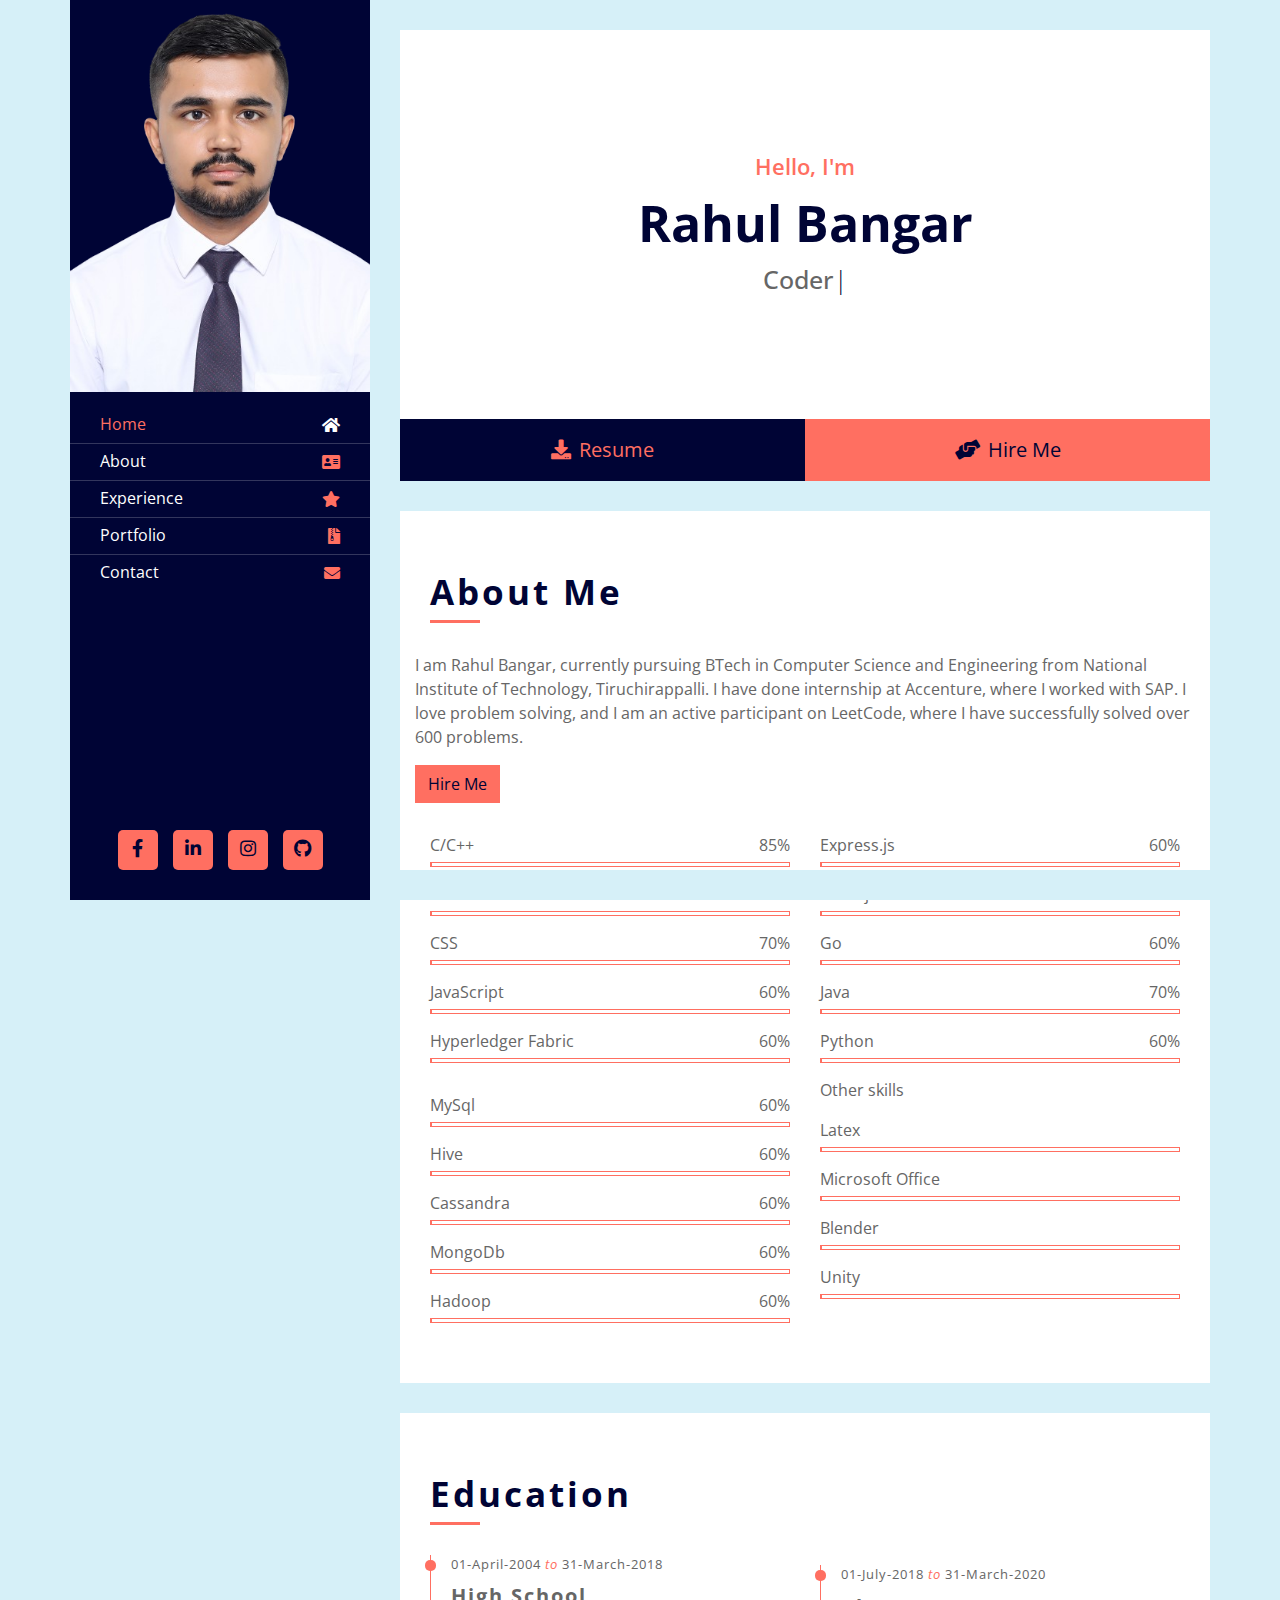
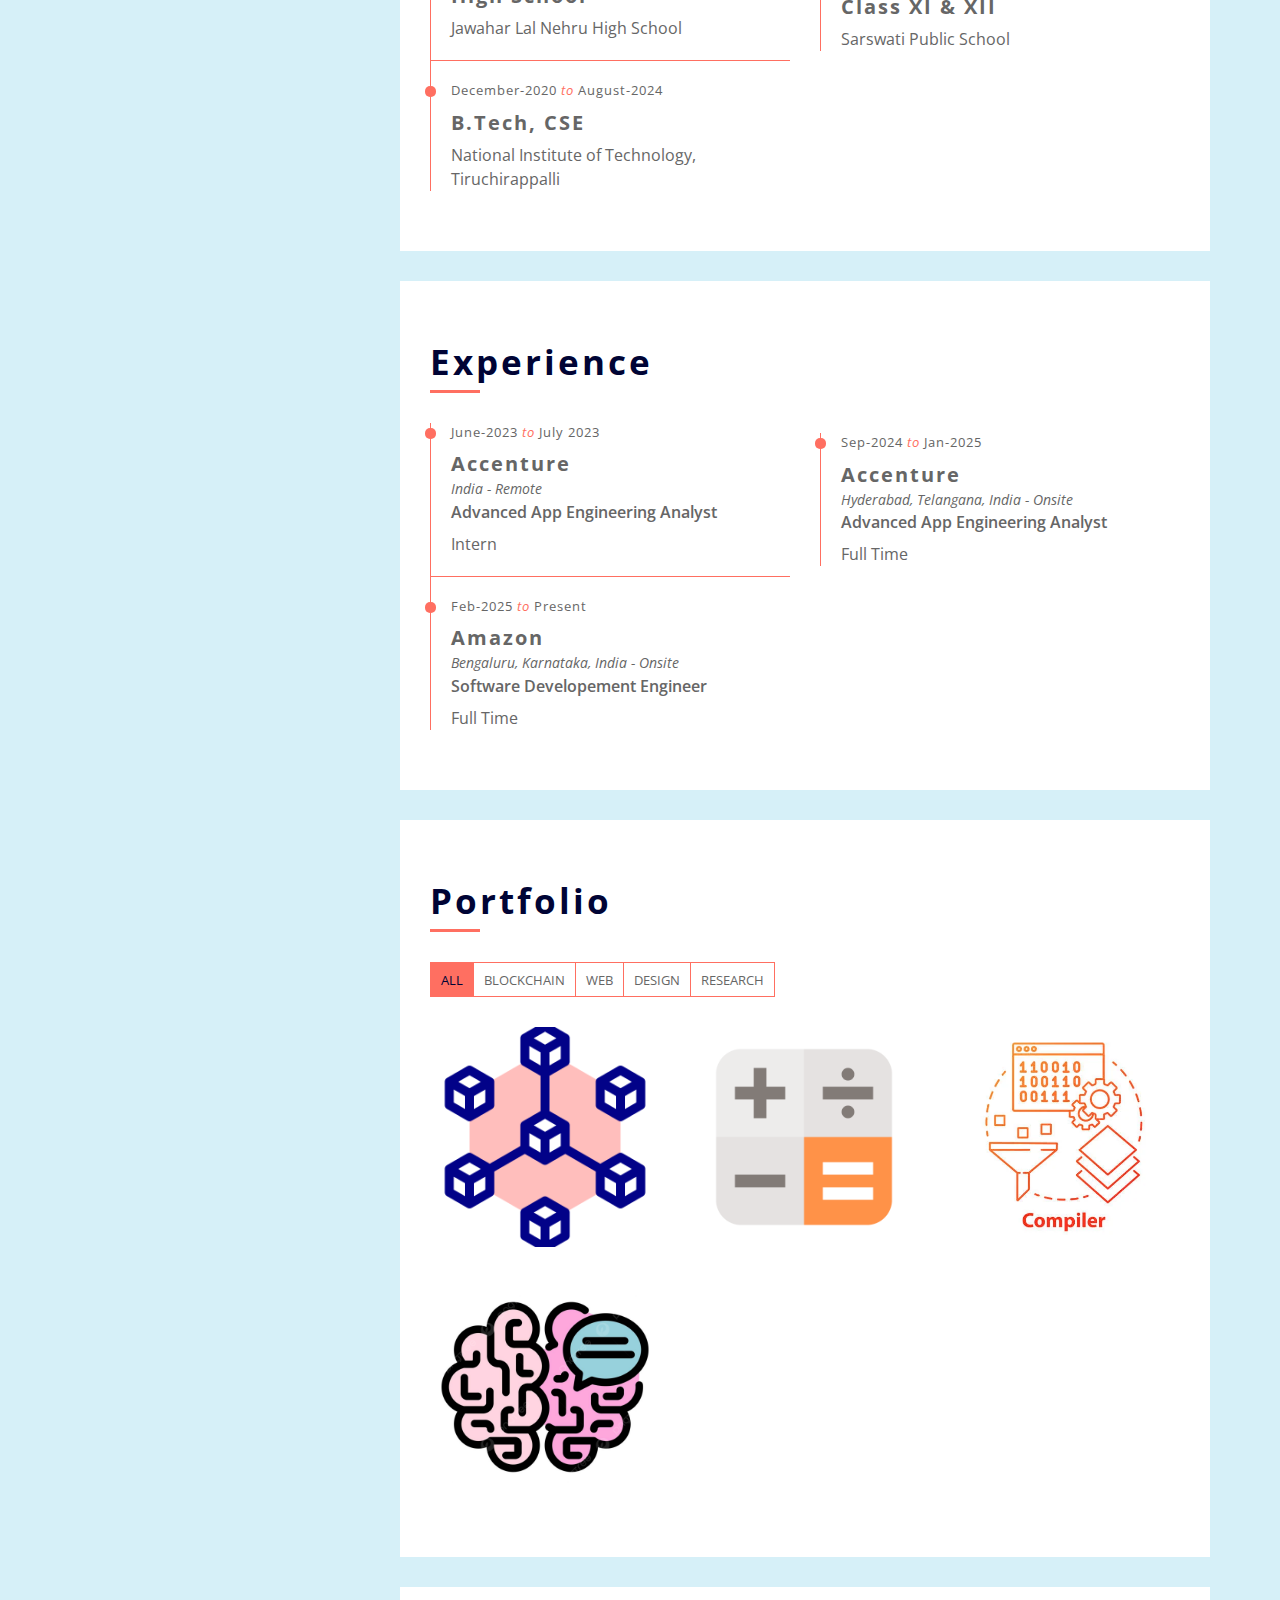
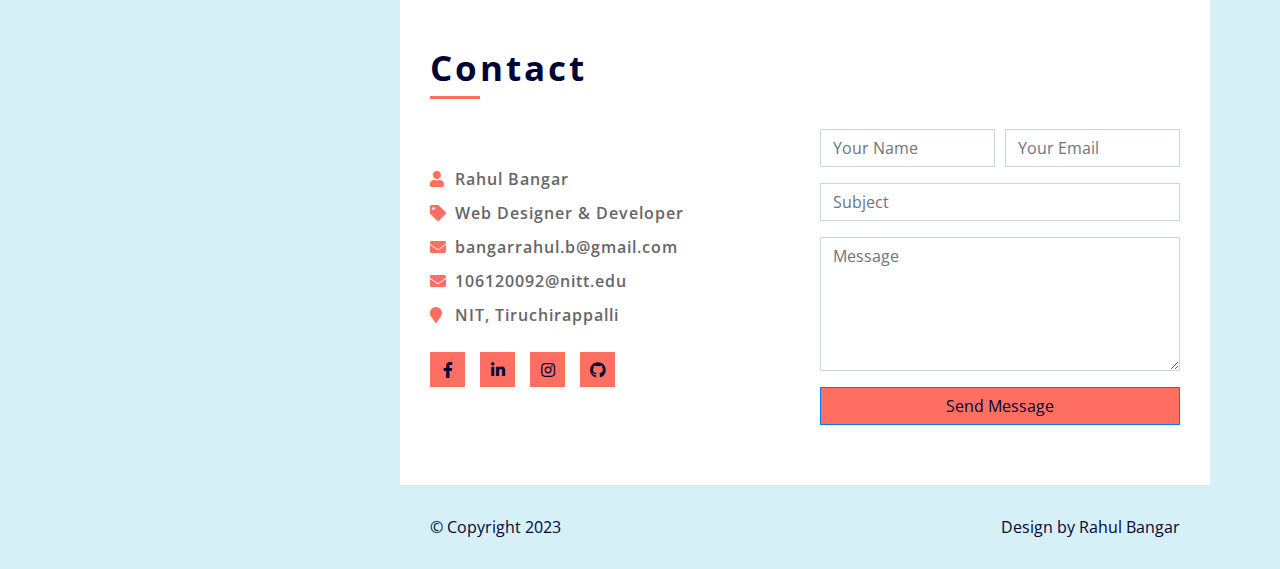
==== commit 292ad34e: "text corrections" ====
--- a/index.html
+++ b/index.html
@@ -294,20 +294,6 @@
                         <h2>Education</h2>
                     </div>
                     <div class="row align-items-center">
-                        <div class="col-md-6">
-                            <div class="edu-col">
-                                <span>December-2020 <i>to</i> August-2024</span>
-                                <h3>Bachelor Degree</h3>
-                                <p>National Institute of Technology, Tiruchirappalli</p>
-                            </div>
-                        </div>
-                        <div class="col-md-6">
-                            <div class="edu-col">
-                                <span>01-July-2018 <i>to</i> 31-March-2020</span>
-                                <h3>Class XI & XII</h3>
-                                <p>Sarswati Public School</p>
-                            </div>
-                        </div>
                         <!-- <div class="col-md-6">
                                     <div class="edu-col">
                                         <span>01-Jan-2020 <i>to</i> 31-Dec-2050</span>
@@ -322,6 +308,20 @@
                                 <p>Jawahar Lal Nehru High School</p>
                             </div>
                         </div>
+                        <div class="col-md-6">
+                            <div class="edu-col">
+                                <span>01-July-2018 <i>to</i> 31-March-2020</span>
+                                <h3>Class XI & XII</h3>
+                                <p>Sarswati Public School</p>
+                            </div>
+                        </div>
+                        <div class="col-md-6">
+                            <div class="edu-col">
+                                <span>December-2020 <i>to</i> August-2024</span>
+                                <h3>B.Tech, CSE</h3>
+                                <p>National Institute of Technology, Tiruchirappalli</p>
+                            </div>
+                        </div>
                     </div>
                 </div>
             </div>
@@ -338,7 +338,7 @@
                             <div class="exp-col">
                                 <span>June-2023 <i>to</i> July 2023</span>
                                 <h3>Accenture</h3>
-                                <h4>India</h4>
+                                <h4>India - Remote</h4>
                                 <h5>Advanced App Engineering Analyst</h5>
                                 <p>Intern</p>
                             </div>
@@ -348,8 +348,18 @@
                                 <span>Sep-2024 <i>to</i> Jan-2025</span>
                                 <img</img>
                                 <h3>Accenture</h3>
-                                <h4>India</h4>
+                                <h4>Hyderabad, Telangana, India - Onsite</h4>
                                 <h5>Advanced App Engineering Analyst</h5>
+                                <p>Full Time</p>
+                            </div>
+                        </div>
+                        <div class="col-md-6">
+                            <div class="exp-col">
+                                <span>Feb-2025 <i>to</i> Present</span>
+                                <img</img>
+                                <h3>Amazon</h3>
+                                <h4>Bengaluru, Karnataka, India - Onsite</h4>
+                                <h5>Software Developement Engineer</h5>
                                 <p>Full Time</p>
                             </div>
                         </div>
@@ -417,12 +427,12 @@
                         </div>
                     </div>
                     <div class="row portfolio-container">
-                        <div class="col-lg-4 col-md-6 portfolio-item block">
+                        <div class="col-lg-4 col-md-6 portfolio-item block res">
                             <div class="portfolio-wrap">
                                 <figure>
                                     <img src="img/portfolio-1.png" class="img-fluid" alt="">
                                     <a href="img/portfolio-1.png" data-lightbox="portfolio"
-                                        data-title="Lorentz and Spi Factor" class="link-preview" title="Preview"><i
+                                        data-title="BlockMQ" class="link-preview" title="Preview"><i
                                             class="fa fa-eye"></i></a>
                                     <a href="https://github.com/rahul-bangar/FYP" target="_blank"
                                         class="link-details" title="More Details"><i class="fa fa-link"></i></a>
